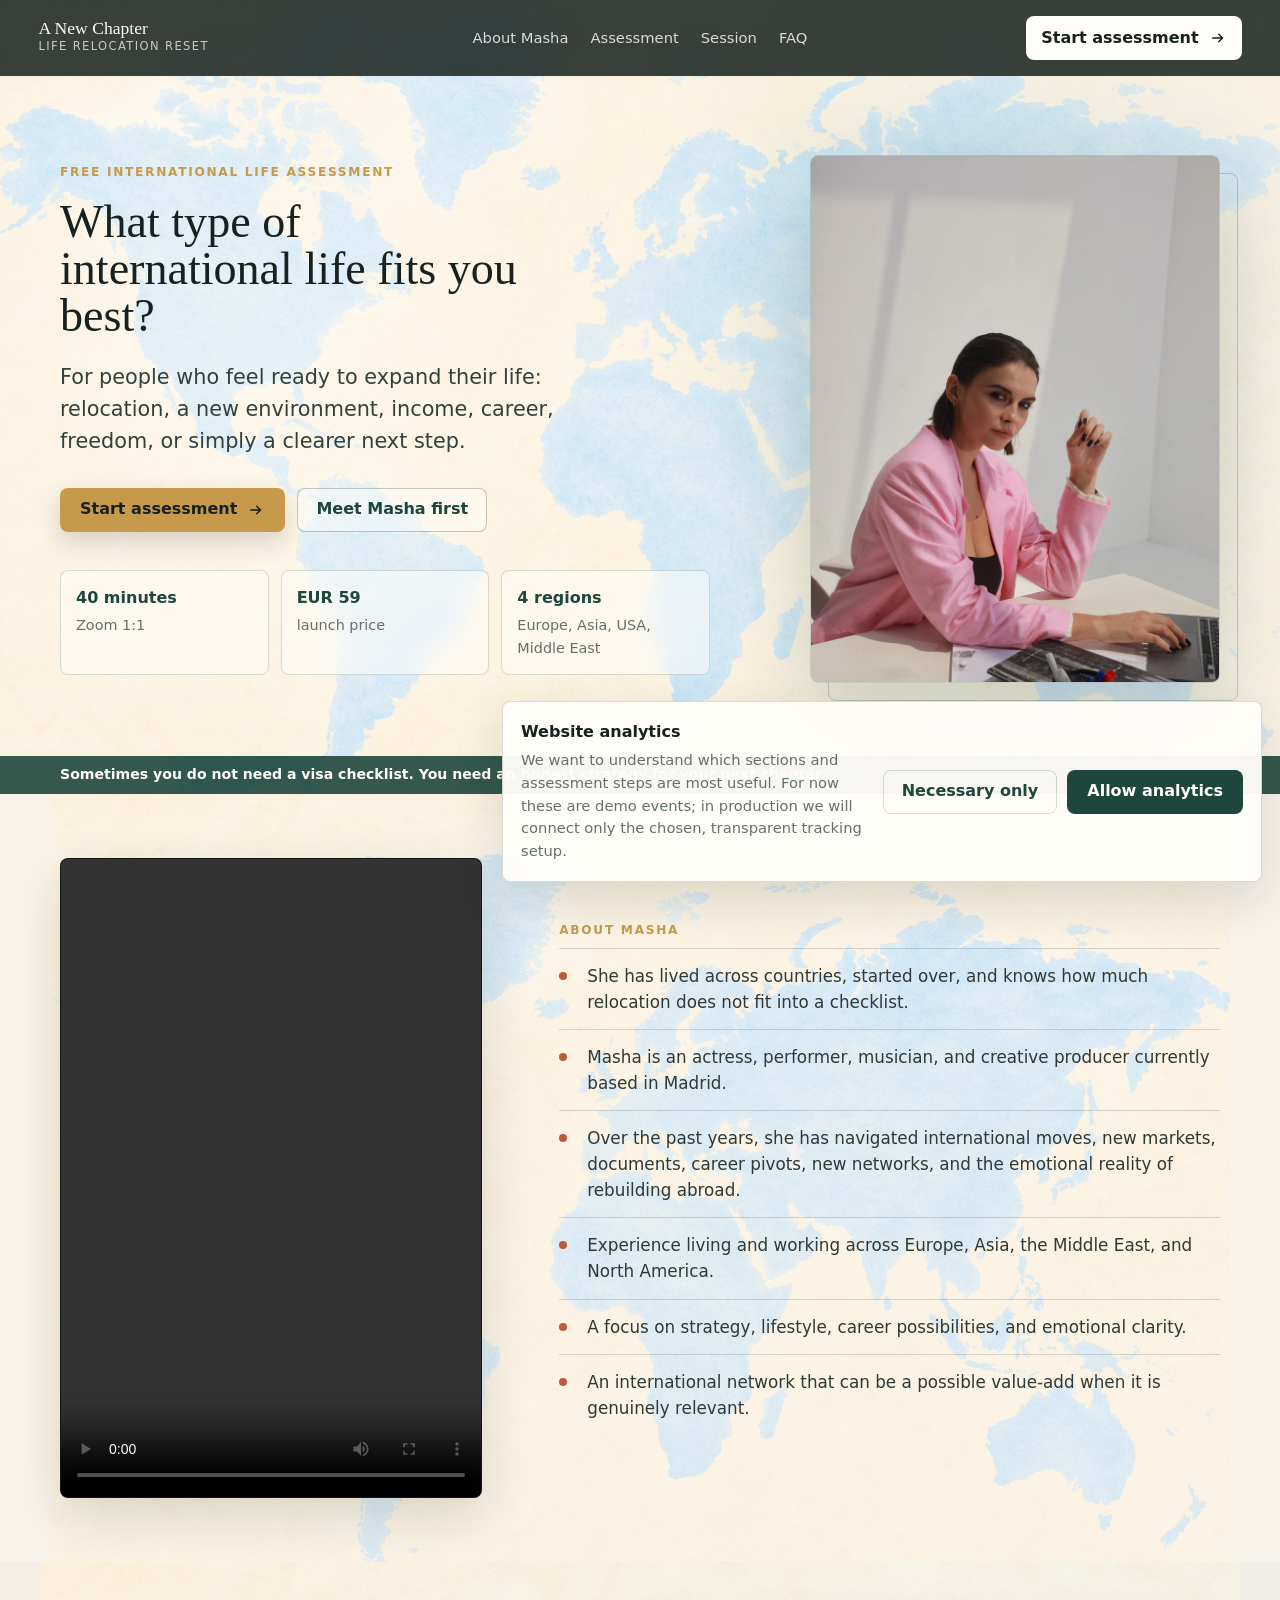
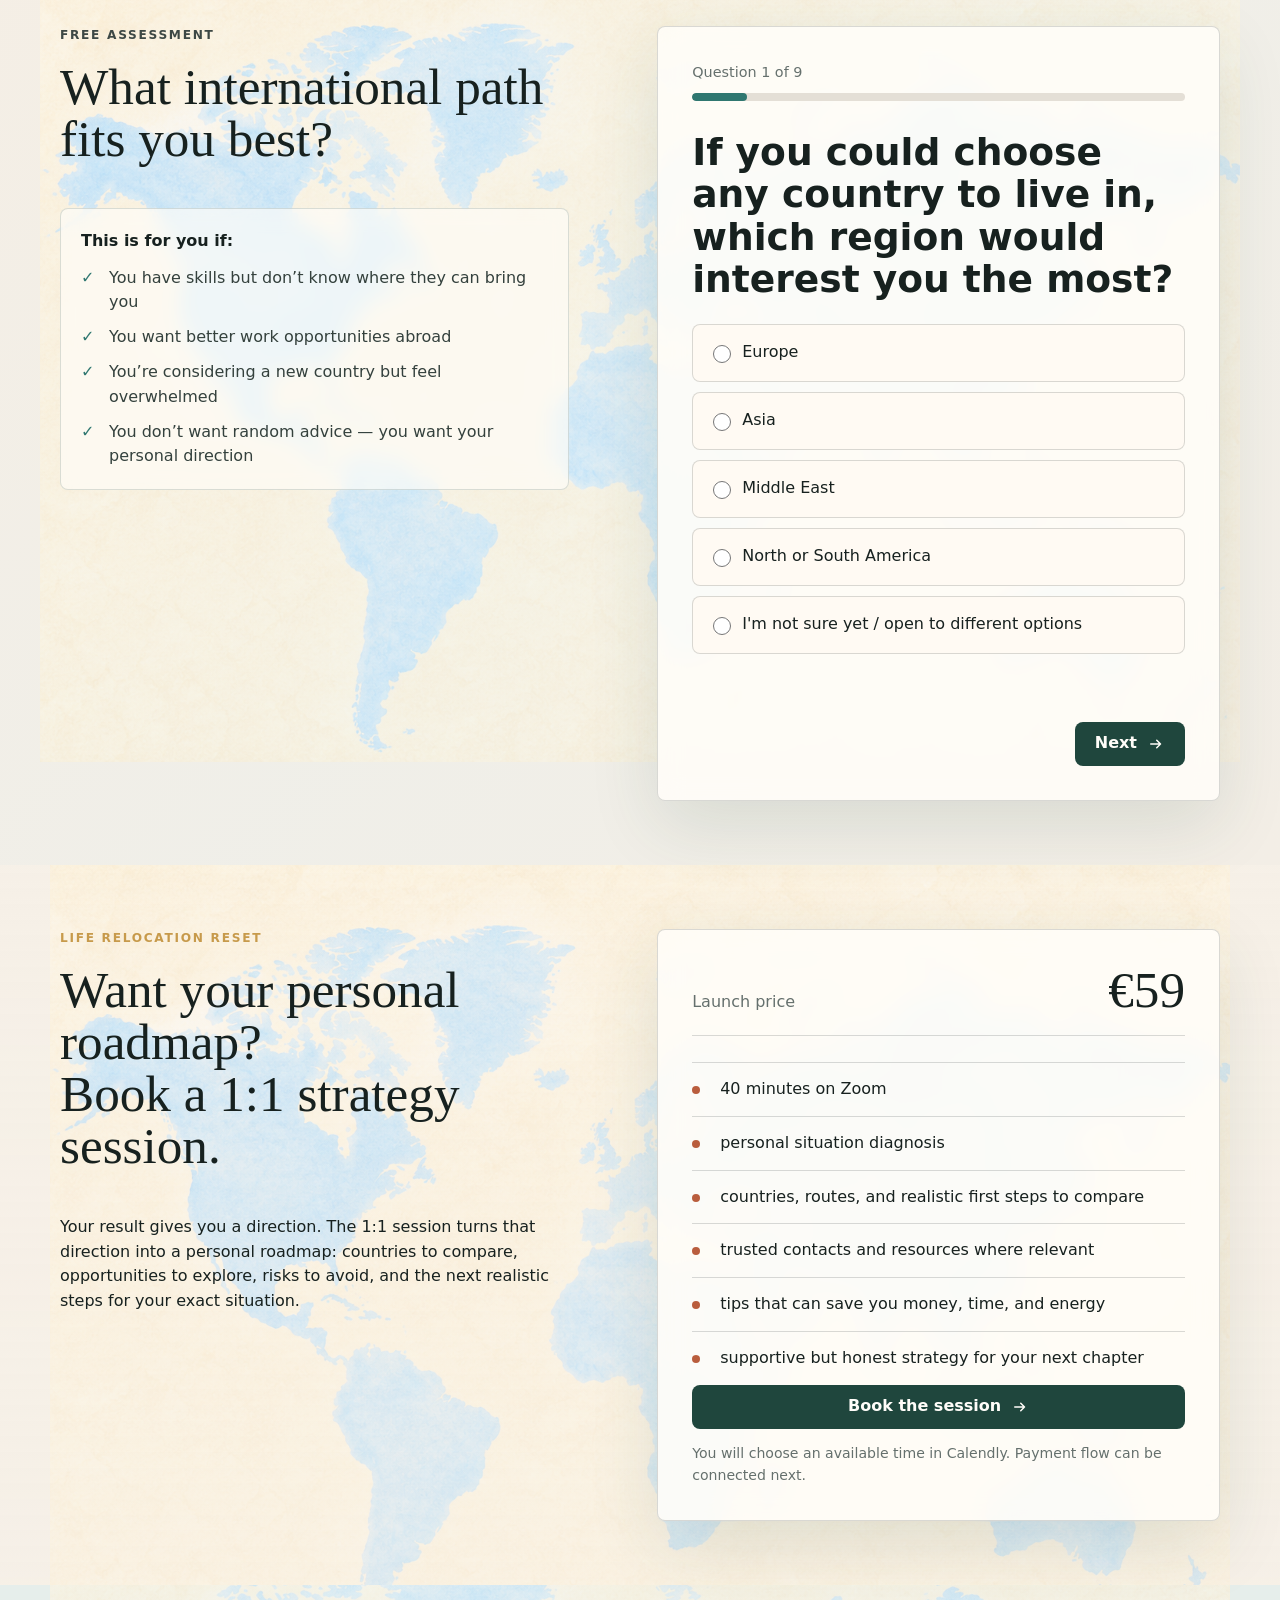
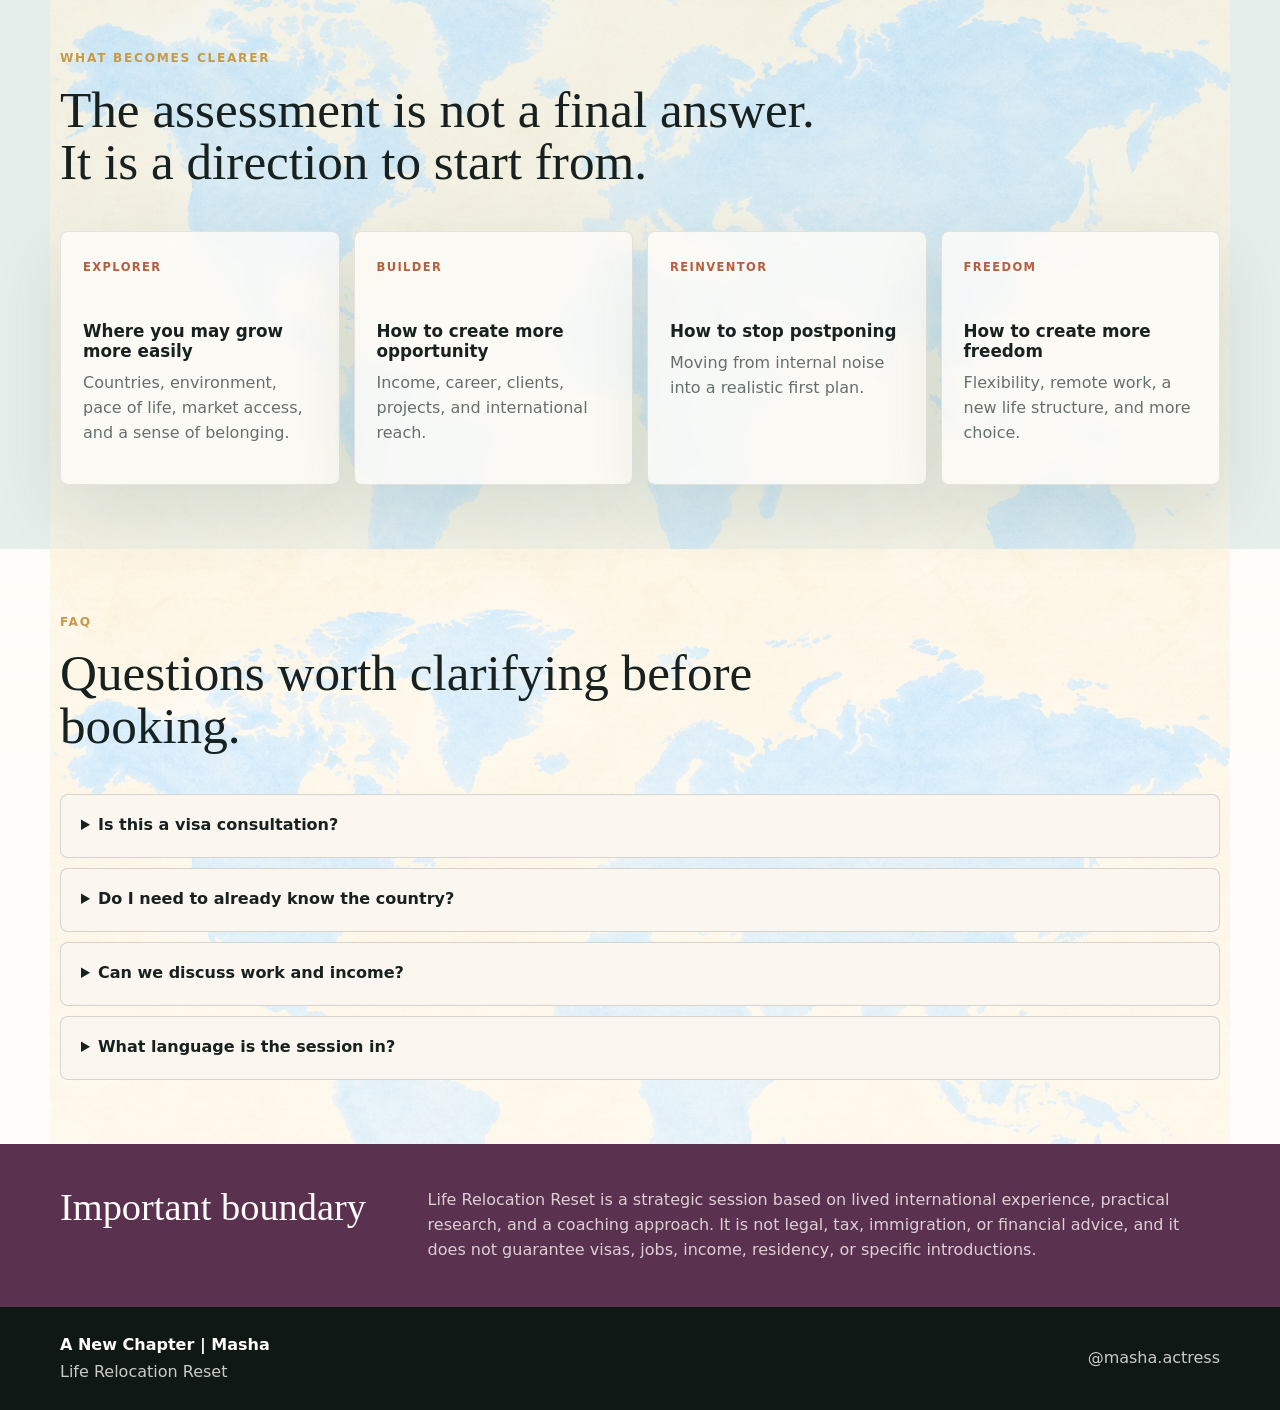
==== 04-website/site/index.html @ b7ad1243 "Initial Life Relocation Reset website" ====
<!doctype html>
<html lang="en">
  <head>
    <meta charset="utf-8">
    <meta name="viewport" content="width=device-width, initial-scale=1">
    <title>Life Relocation Reset | A New Chapter With Masha</title>
    <meta
      name="description"
      content="A strategic 1:1 session for people considering relocation, international opportunities, and a more aligned next chapter."
    >
    <link rel="icon" href="assets/favicon.svg" type="image/svg+xml">
    <link rel="stylesheet" href="assets/css/styles.css">
  </head>
  <body>
    <header class="site-header" data-track-section="header">
      <a class="brand-mark" href="#quiz-start" aria-label="Life Relocation Reset">
        <span class="brand-mark__title">A New Chapter</span>
        <span class="brand-mark__sub">Life Relocation Reset</span>
      </a>
      <nav class="main-nav" aria-label="Main navigation">
        <a href="#about">About Masha</a>
        <a href="#quiz">Assessment</a>
        <a href="#session">Session</a>
        <a href="#faq">FAQ</a>
      </nav>
      <a class="icon-button" href="#quiz-start" data-event="header_cta">
        <span>Start assessment</span>
        <svg aria-hidden="true" viewBox="0 0 24 24">
          <path d="M5 12h13m-5-5 5 5-5 5" />
        </svg>
      </a>
    </header>

    <main id="top">
      <section class="hero" data-track-section="hero">
        <div class="hero__shade"></div>
        <div class="hero__inner">
          <div class="hero__content">
            <p class="eyebrow">Free international life assessment</p>
            <h1>What type of international life fits you best?</h1>
            <p class="hero__lead">
              For people who feel ready to expand their life: relocation, a new environment,
              income, career, freedom, or simply a clearer next step.
            </p>
            <div class="hero__actions">
              <a class="primary-button" href="#quiz-start" data-event="hero_quiz_click">
                <span>Start assessment</span>
                <svg aria-hidden="true" viewBox="0 0 24 24">
                  <path d="M5 12h13m-5-5 5 5-5 5" />
                </svg>
              </a>
              <a class="secondary-button" href="#about" data-event="hero_about_click">Meet Masha first</a>
            </div>
            <dl class="hero__proof" aria-label="Session format summary">
              <div>
                <dt>40 minutes</dt>
                <dd>Zoom 1:1</dd>
              </div>
              <div>
                <dt>EUR 59</dt>
                <dd>launch price</dd>
              </div>
              <div>
                <dt>4 regions</dt>
                <dd>Europe, Asia, USA, Middle East</dd>
              </div>
            </dl>
          </div>
          <figure class="hero__portrait">
            <img src="assets/images/hero-masha.webp" alt="Masha working at a desk">
          </figure>
        </div>
      </section>

      <section class="intro-band" aria-label="Core idea">
        <div class="section-inner intro-band__content">
          <h2>Sometimes you do not need a visa checklist. You need an honest strategy for your next chapter.</h2>
        </div>
      </section>

      <section id="about" class="about section-block" data-track-section="about">
        <div class="section-inner about-layout">
          <div class="about-media">
            <figure class="about-video">
              <video controls preload="metadata" playsinline>
                <source src="assets/video/about-masha.mp4" type="video/mp4">
                Your browser does not support this video.
              </video>
            </figure>
          </div>
          <div class="about__body">
            <p class="section-kicker">about Masha</p>
            <ul class="signal-list">
              <li>She has lived across countries, started over, and knows how much relocation does not fit into a checklist.</li>
              <li>Masha is an actress, performer, musician, and creative producer currently based in Madrid.</li>
              <li>Over the past years, she has navigated international moves, new markets, documents, career pivots, new networks, and the emotional reality of rebuilding abroad.</li>
              <li>Experience living and working across Europe, Asia, the Middle East, and North America.</li>
              <li>A focus on strategy, lifestyle, career possibilities, and emotional clarity.</li>
              <li>An international network that can be a possible value-add when it is genuinely relevant.</li>
            </ul>
          </div>
        </div>
      </section>

      <section id="quiz" class="quiz-section section-block" data-track-section="quiz">
        <div class="section-inner quiz-layout">
          <aside class="quiz-copy">
            <p class="section-kicker">free assessment</p>
            <h2>What international path fits you best?</h2>
            <div class="fit-list" aria-label="Who this assessment is for">
              <p>This is for you if:</p>
              <ul>
                <li>You have skills but don&rsquo;t know where they can bring you</li>
                <li>You want better work opportunities abroad</li>
                <li>You&rsquo;re considering a new country but feel overwhelmed</li>
                <li>You don&rsquo;t want random advice &mdash; you want your personal direction</li>
              </ul>
            </div>
          </aside>

          <div id="quiz-start" class="quiz-panel" aria-live="polite">
            <div class="quiz-progress">
              <span id="quizStepLabel">Question 1 of 9</span>
              <div class="progress-track" aria-hidden="true">
                <span id="quizProgressBar"></span>
              </div>
            </div>

            <form id="relocationQuiz" novalidate>
              <div id="quizStage"></div>
              <div class="quiz-actions">
                <button class="text-button" type="button" id="prevQuestion">Back</button>
                <button class="primary-button primary-button--dark" type="button" id="nextQuestion">
                  <span>Next</span>
                  <svg aria-hidden="true" viewBox="0 0 24 24">
                    <path d="M5 12h13m-5-5 5 5-5 5" />
                  </svg>
                </button>
              </div>
            </form>
          </div>
        </div>
      </section>

      <section id="session" class="session-section section-block" data-track-section="session">
        <div class="section-inner session-layout">
          <div>
            <p class="section-kicker">Life Relocation Reset</p>
            <h2>Want your personal roadmap?<br>Book a 1:1 strategy session.</h2>
            <p>
              Your result gives you a direction. The 1:1 session turns that direction into
              a personal roadmap: countries to compare, opportunities to explore, risks to avoid,
              and the next realistic steps for your exact situation.
            </p>
          </div>
          <div class="session-panel">
            <div class="price-row">
              <span>Launch price</span>
              <strong>€59</strong>
            </div>
            <ul class="session-list">
              <li>40 minutes on Zoom</li>
              <li>personal situation diagnosis</li>
              <li>countries, routes, and realistic first steps to compare</li>
              <li>trusted contacts and resources where relevant</li>
              <li>tips that can save you money, time, and energy</li>
              <li>supportive but honest strategy for your next chapter</li>
            </ul>
            <a
              class="primary-button primary-button--full"
              href="https://calendly.com/masha98-projects/30min?utm_source=ig&utm_medium=social&utm_content=link_in_bio&fbclid=PAZnRzaAS15MNleHRuA2FlbQIxMQBzcnRjBmFwcF9pZA8xMjQwMjQ1NzQyODc0MTQAAadG59RKdH_R_DqHpcR2HPF7r8KutiOe9lAtNAxC4Ox7LUBy1JqLaAp08hULcw_aem_LAvLGpvcZfNCh_g_yBskIg&utm_id=97760_v0_s00_e0_tv3&month=2026-07"
              target="_blank"
              rel="noreferrer"
              data-event="booking_calendly_click"
            >
              <span>Book the session</span>
              <svg aria-hidden="true" viewBox="0 0 24 24">
                <path d="M5 12h13m-5-5 5 5-5 5" />
              </svg>
            </a>
            <p class="microcopy">
              You will choose an available time in Calendly. Payment flow can be connected next.
            </p>
          </div>
        </div>
      </section>

      <section class="pathways section-block" aria-label="What the assessment can clarify">
        <div class="section-inner">
          <div class="section-heading">
            <p class="section-kicker">what becomes clearer</p>
            <h2>The assessment is not a final answer. It is a direction to start from.</h2>
          </div>
          <div class="pathway-grid">
            <article class="path-card">
              <span class="path-card__tag">Explorer</span>
              <h3>Where you may grow more easily</h3>
              <p>Countries, environment, pace of life, market access, and a sense of belonging.</p>
            </article>
            <article class="path-card">
              <span class="path-card__tag">Builder</span>
              <h3>How to create more opportunity</h3>
              <p>Income, career, clients, projects, and international reach.</p>
            </article>
            <article class="path-card">
              <span class="path-card__tag">Reinventor</span>
              <h3>How to stop postponing</h3>
              <p>Moving from internal noise into a realistic first plan.</p>
            </article>
            <article class="path-card">
              <span class="path-card__tag">Freedom</span>
              <h3>How to create more freedom</h3>
              <p>Flexibility, remote work, a new life structure, and more choice.</p>
            </article>
          </div>
        </div>
      </section>

      <section id="faq" class="faq section-block" data-track-section="faq">
        <div class="section-inner">
          <div class="section-heading">
            <p class="section-kicker">FAQ</p>
            <h2>Questions worth clarifying before booking.</h2>
          </div>
          <div class="faq-list">
            <details>
              <summary>Is this a visa consultation?</summary>
              <p>
                No. This is a strategic coaching session and personal direction diagnosis.
                It does not replace a lawyer, tax adviser, immigration specialist,
                or financial professional. Where relevant, Masha can help you identify
                trusted specialists and contacts who can support those specific questions.
              </p>
            </details>
            <details>
              <summary>Do I need to already know the country?</summary>
              <p>
                No. Often the session is useful precisely because you need to understand
                what matters most: country, market, income, environment, freedom,
                relationships, career, or a new life structure.
              </p>
            </details>
            <details>
              <summary>Can we discuss work and income?</summary>
              <p>
                Yes, at a strategic level: which markets, work formats, skills, networks,
                and first steps may fit your situation.
              </p>
            </details>
            <details>
              <summary>What language is the session in?</summary>
              <p>
                English and Russian.
              </p>
            </details>
          </div>
        </div>
      </section>

      <section class="legal-band" data-track-section="legal">
        <div class="section-inner legal-band__content">
          <h2>Important boundary</h2>
          <p>
            Life Relocation Reset is a strategic session based on lived international
            experience, practical research, and a coaching approach. It is not legal,
            tax, immigration, or financial advice, and it does not guarantee visas,
            jobs, income, residency, or specific introductions.
          </p>
        </div>
      </section>
    </main>

    <footer class="site-footer">
      <div class="section-inner footer-grid">
        <div>
          <strong>A New Chapter | Masha</strong>
          <p>Life Relocation Reset</p>
        </div>
        <a href="https://www.instagram.com/masha.actress" target="_blank" rel="noreferrer" data-event="footer_instagram_click">
          @masha.actress
        </a>
      </div>
    </footer>

    <div class="consent-banner" id="consentBanner" hidden>
      <div>
        <strong>Website analytics</strong>
        <p>
          We want to understand which sections and assessment steps are most useful.
          For now these are demo events; in production we will connect only the chosen,
          transparent tracking setup.
        </p>
      </div>
      <div class="consent-actions">
        <button class="secondary-button secondary-button--plain" type="button" id="declineAnalytics">
          Necessary only
        </button>
        <button class="primary-button primary-button--dark" type="button" id="acceptAnalytics">
          Allow analytics
        </button>
      </div>
    </div>

    <script src="assets/js/quiz-data.js"></script>
    <script src="assets/js/app.js"></script>
  </body>
</html>
---- 04-website/site/assets/css/styles.css ----
:root {
  --ink: #17211f;
  --deep-green: #1f463d;
  --teal: #2f7770;
  --plum: #5a314f;
  --clay: #b95d3d;
  --gold: #c79a4b;
  --paper: #f6f0e7;
  --map-paper: #f8f3eb;
  --mist: #e6eeeb;
  --white: #fffdf9;
  --muted: #65706d;
  --border: rgba(23, 33, 31, 0.16);
  --shadow: 0 18px 50px rgba(23, 33, 31, 0.14);
  --soft-shadow: 0 24px 70px rgba(31, 70, 61, 0.12);
  --radius: 8px;
  --max: 1160px;
}

* {
  box-sizing: border-box;
}

html {
  scroll-behavior: smooth;
}

body {
  margin: 0;
  background:
    linear-gradient(rgba(246, 240, 231, 0.42), rgba(246, 240, 231, 0.58)),
    url("../images/world-map-canva-blue.png") top center / min(960px, 150vw) auto repeat-y,
    var(--paper);
  color: var(--ink);
  font-family: Inter, ui-sans-serif, system-ui, -apple-system, BlinkMacSystemFont, "Segoe UI", sans-serif;
  line-height: 1.55;
}

body.quiz-open {
  background:
    linear-gradient(rgba(246, 240, 231, 0.42), rgba(246, 240, 231, 0.58)),
    url("../images/world-map-canva-blue.png") top center / min(960px, 150vw) auto repeat-y,
    var(--paper);
}

a {
  color: inherit;
  text-decoration: none;
}

button,
input {
  font: inherit;
}

svg {
  width: 18px;
  height: 18px;
  fill: none;
  stroke: currentColor;
  stroke-linecap: round;
  stroke-linejoin: round;
  stroke-width: 2;
}

.site-header {
  position: fixed;
  inset: 0 0 auto;
  z-index: 20;
  display: grid;
  grid-template-columns: minmax(190px, 1fr) auto minmax(150px, 1fr);
  align-items: center;
  gap: 22px;
  padding: 16px clamp(18px, 3vw, 42px);
  color: var(--white);
  background: rgba(18, 27, 25, 0.83);
  backdrop-filter: blur(14px);
}

section[id] {
  scroll-margin-top: 82px;
}

#quiz-start {
  scroll-margin-top: 92px;
}

.brand-mark {
  display: inline-flex;
  flex-direction: column;
  width: max-content;
}

.brand-mark__title {
  font-family: Georgia, "Times New Roman", serif;
  font-size: 1.1rem;
  line-height: 1;
}

.brand-mark__sub {
  color: rgba(255, 253, 249, 0.72);
  font-size: 0.72rem;
  letter-spacing: 0.12em;
  text-transform: uppercase;
}

.main-nav {
  display: flex;
  align-items: center;
  gap: 22px;
  color: rgba(255, 253, 249, 0.82);
  font-size: 0.92rem;
}

.main-nav a:hover,
.site-footer a:hover {
  color: var(--gold);
}

.icon-button,
.primary-button,
.secondary-button,
.text-button {
  min-height: 44px;
  border: 0;
  cursor: pointer;
  display: inline-flex;
  align-items: center;
  justify-content: center;
  gap: 10px;
  border-radius: var(--radius);
  font-weight: 700;
  white-space: nowrap;
}

.icon-button {
  justify-self: end;
  padding: 0 15px;
  color: var(--ink);
  background: var(--white);
}

.primary-button {
  padding: 0 20px;
  color: var(--ink);
  background: var(--gold);
  box-shadow: 0 10px 26px rgba(0, 0, 0, 0.15);
}

.primary-button:hover,
.icon-button:hover {
  transform: translateY(-1px);
}

.primary-button--dark {
  color: var(--white);
  background: var(--deep-green);
  box-shadow: none;
}

.primary-button--full {
  width: 100%;
  color: var(--white);
  background: var(--deep-green);
  box-shadow: none;
}

.secondary-button {
  min-width: 148px;
  padding: 0 18px;
  color: var(--white);
  background: rgba(255, 253, 249, 0.14);
  border: 1px solid rgba(255, 253, 249, 0.35);
}

.secondary-button--plain {
  color: var(--deep-green);
  background: transparent;
  border: 1px solid var(--border);
}

.hero .secondary-button {
  color: var(--deep-green);
  background: rgba(255, 253, 249, 0.42);
  border-color: rgba(31, 70, 61, 0.28);
}

.text-button {
  min-width: 96px;
  color: var(--muted);
  background: transparent;
}

.hero {
  position: relative;
  min-height: 84vh;
  display: flex;
  align-items: center;
  overflow: hidden;
  color: var(--ink);
  background:
    linear-gradient(90deg, rgba(248, 243, 235, 0.38) 0%, rgba(248, 243, 235, 0.24) 48%, rgba(248, 243, 235, 0.5) 100%),
    url("../images/world-map-canva-blue.png") center / min(1320px, 128vw) auto no-repeat,
    #f6f0e7;
  background-blend-mode: normal, normal, normal;
}

.hero__shade {
  position: absolute;
  inset: 0;
  background:
    radial-gradient(circle at 22% 48%, rgba(255, 253, 249, 0.44), transparent 38%),
    radial-gradient(circle at 78% 38%, rgba(47, 119, 112, 0.08), transparent 34%);
  pointer-events: none;
}

.hero__inner {
  position: relative;
  display: grid;
  grid-template-columns: minmax(0, 1fr) minmax(320px, 0.62fr);
  gap: clamp(34px, 6vw, 76px);
  align-items: center;
  width: min(var(--max), calc(100% - 72px));
  margin: 0 auto;
  padding-top: 82px;
}

.hero__content {
  position: relative;
  width: 100%;
}

.hero__portrait {
  position: relative;
  justify-self: end;
  width: min(410px, 100%);
  margin: 0;
}

.hero__portrait::before {
  content: "";
  position: absolute;
  inset: 18px -18px -18px 18px;
  border: 1px solid rgba(31, 70, 61, 0.22);
  border-radius: var(--radius);
}

.hero__portrait img {
  position: relative;
  display: block;
  width: 100%;
  aspect-ratio: 4 / 5.15;
  object-fit: cover;
  object-position: center top;
  border: 1px solid rgba(31, 70, 61, 0.22);
  border-radius: var(--radius);
  box-shadow: 0 30px 90px rgba(31, 70, 61, 0.23);
}

.eyebrow,
.section-kicker {
  margin: 0 0 16px;
  color: var(--gold);
  font-size: 0.76rem;
  font-weight: 800;
  letter-spacing: 0.14em;
  text-transform: uppercase;
}

h1,
h2,
h3,
p {
  margin-top: 0;
}

h1,
h2 {
  font-family: Georgia, "Times New Roman", serif;
  font-weight: 500;
  line-height: 1.02;
}

h1 {
  max-width: 21ch;
  margin-bottom: 22px;
  font-size: clamp(2.55rem, 3.6vw, 3.65rem);
}

h2 {
  font-size: clamp(2rem, 4vw, 4rem);
}

h3 {
  margin-bottom: 10px;
  font-size: 1.05rem;
  line-height: 1.2;
}

.hero__lead {
  max-width: 590px;
  color: #33403c;
  font-size: clamp(1.05rem, 2vw, 1.3rem);
}

.hero__actions {
  display: flex;
  flex-wrap: wrap;
  gap: 12px;
  margin: 30px 0 38px;
}

.hero__proof {
  display: grid;
  grid-template-columns: repeat(3, minmax(0, 1fr));
  gap: 12px;
  width: min(650px, 100%);
  margin: 0;
}

.hero__proof div {
  min-height: 88px;
  padding: 15px;
  border: 1px solid rgba(31, 70, 61, 0.17);
  border-radius: var(--radius);
  background: rgba(255, 253, 249, 0.52);
  backdrop-filter: blur(12px);
}

.hero__proof dt {
  color: var(--deep-green);
  font-weight: 800;
}

.hero__proof dd {
  margin: 4px 0 0;
  color: var(--muted);
  font-size: 0.9rem;
}

.section-inner {
  width: min(var(--max), calc(100% - 36px));
  margin: 0 auto;
}

.section-block {
  padding: clamp(36px, 5vw, 64px) 0;
}

.intro-band {
  padding: 2px 0;
  background:
    linear-gradient(rgba(31, 70, 61, 0.9), rgba(31, 70, 61, 0.9)),
    url("../images/world-map-canva-blue.png") center / cover;
  color: var(--white);
}

.intro-band__content {
  display: flex;
  align-items: center;
  min-height: 34px;
}

.intro-band h2 {
  margin-bottom: 0;
  max-width: none;
  font-family: Inter, ui-sans-serif, system-ui, -apple-system, BlinkMacSystemFont, "Segoe UI", sans-serif;
  font-size: clamp(0.88rem, 1.08vw, 1rem);
  font-weight: 700;
  line-height: 1.22;
}

.two-column,
.session-layout,
.quiz-layout {
  display: grid;
  grid-template-columns: minmax(0, 0.95fr) minmax(0, 1.05fr);
  gap: clamp(36px, 7vw, 88px);
  align-items: start;
}

.about {
  background:
    linear-gradient(rgba(248, 243, 235, 0.34), rgba(248, 243, 235, 0.5)),
    url("../images/world-map-canva-blue.png") center top / min(1180px, 146vw) auto no-repeat,
    var(--map-paper);
  background-blend-mode: normal, normal, normal;
}

.about-layout {
  display: grid;
  grid-template-columns: minmax(260px, 0.78fr) minmax(0, 1.22fr);
  gap: clamp(34px, 6vw, 80px);
  align-items: center;
}

.about-media {
  width: min(430px, 100%);
}

.about-video {
  margin: 0;
}

.about-video video {
  display: block;
  width: 100%;
  max-height: 640px;
  aspect-ratio: 9 / 16;
  object-fit: cover;
  object-position: center top;
  border: 1px solid rgba(23, 33, 31, 0.28);
  border-radius: var(--radius);
  background: #101816;
  box-shadow: var(--shadow);
}

.about__body {
  color: #2f3936;
  font-size: 1.05rem;
}

.about__body .section-kicker {
  margin-bottom: 8px;
}

.about__body .signal-list {
  margin-top: 0;
}

.signal-list,
.session-list {
  margin: 26px 0 0;
  padding: 0;
  list-style: none;
}

.signal-list li,
.session-list li {
  position: relative;
  padding: 14px 0 14px 28px;
  border-top: 1px solid var(--border);
}

.signal-list li::before,
.session-list li::before {
  content: "";
  position: absolute;
  top: 23px;
  left: 0;
  width: 8px;
  height: 8px;
  border-radius: 50%;
  background: var(--clay);
}

.pathways {
  background:
    linear-gradient(rgba(230, 238, 235, 0.38), rgba(230, 238, 235, 0.56)),
    url("../images/world-map-canva-blue.png") center / min(1180px, 150vw) auto no-repeat,
    var(--mist);
  background-blend-mode: normal, normal, normal;
}

.section-heading {
  max-width: 760px;
  margin-bottom: 34px;
}

.pathway-grid {
  display: grid;
  grid-template-columns: repeat(4, minmax(0, 1fr));
  gap: 14px;
}

.path-card {
  min-height: 220px;
  padding: 22px;
  border: 1px solid rgba(23, 33, 31, 0.1);
  border-radius: var(--radius);
  background: rgba(255, 253, 249, 0.78);
  box-shadow: var(--soft-shadow);
  backdrop-filter: blur(10px);
}

.path-card__tag {
  display: inline-flex;
  margin-bottom: 44px;
  color: var(--clay);
  font-size: 0.72rem;
  font-weight: 900;
  letter-spacing: 0.12em;
  text-transform: uppercase;
}

.path-card p {
  color: var(--muted);
}

.quiz-section {
  background:
    linear-gradient(135deg, rgba(246, 239, 229, 0.28), rgba(232, 240, 239, 0.36) 52%, rgba(242, 238, 231, 0.48)),
    url("../images/world-map-canva-blue.png") center top / min(1200px, 152vw) auto no-repeat,
    #f4eee5;
  background-blend-mode: normal, normal, normal;
}

.quiz-copy {
  position: sticky;
  top: 110px;
}

.quiz-copy p {
  color: #3d4845;
}

.fit-list {
  margin-top: 20px;
  padding: 20px;
  border: 1px solid rgba(31, 70, 61, 0.16);
  border-radius: var(--radius);
  background: rgba(255, 253, 249, 0.64);
  backdrop-filter: blur(10px);
}

.fit-list p {
  margin-bottom: 12px;
  color: var(--ink);
  font-weight: 800;
}

.fit-list ul {
  display: grid;
  gap: 10px;
  margin: 0;
  padding: 0;
  list-style: none;
}

.fit-list li {
  position: relative;
  padding-left: 28px;
  color: #34413d;
}

.fit-list li::before {
  content: "✓";
  position: absolute;
  top: 0;
  left: 0;
  color: var(--teal);
  font-weight: 900;
}

.privacy-note {
  margin-top: 24px;
  padding: 18px;
  color: #4c5552;
  border-left: 4px solid var(--teal);
  background: rgba(255, 253, 249, 0.58);
}

.quiz-panel,
.session-panel {
  border: 1px solid var(--border);
  border-radius: var(--radius);
  background: rgba(255, 253, 249, 0.88);
  box-shadow: var(--soft-shadow);
  backdrop-filter: blur(12px);
}

.quiz-panel {
  min-height: 560px;
  padding: clamp(20px, 4vw, 34px);
}

.quiz-panel--result {
  min-height: auto;
}

.quiz-panel--result .quiz-progress,
.quiz-panel--result .quiz-actions {
  display: none;
}

.quiz-progress {
  display: grid;
  gap: 10px;
  margin-bottom: 30px;
  color: var(--muted);
  font-size: 0.9rem;
}

.progress-track {
  height: 8px;
  overflow: hidden;
  border-radius: 999px;
  background: #e4dfd6;
}

.progress-track span {
  display: block;
  width: 0;
  height: 100%;
  border-radius: inherit;
  background: var(--teal);
  transition: width 180ms ease;
}

.question-title {
  margin-bottom: 24px;
  font-size: clamp(1.45rem, 3vw, 2.35rem);
  line-height: 1.12;
}

.option-list {
  display: grid;
  gap: 10px;
}

.option-card {
  display: grid;
  grid-template-columns: 22px 1fr;
  gap: 12px;
  align-items: center;
  min-height: 58px;
  padding: 15px;
  border: 1px solid var(--border);
  border-radius: var(--radius);
  cursor: pointer;
  background: #fffaf3;
}

.option-card:hover,
.option-card:has(input:checked) {
  border-color: var(--teal);
  background: #eef7f5;
}

.option-card input {
  width: 18px;
  height: 18px;
  accent-color: var(--teal);
}

.text-field {
  width: 100%;
  min-height: 54px;
  padding: 0 15px;
  color: var(--ink);
  border: 1px solid var(--border);
  border-radius: var(--radius);
  background: #fffaf3;
}

.text-field:focus {
  outline: 3px solid rgba(47, 119, 112, 0.18);
  border-color: var(--teal);
}

.field-help {
  margin-top: 12px;
  color: var(--muted);
  font-size: 0.94rem;
}

.quiz-error {
  min-height: 24px;
  margin: 16px 0 0;
  color: #9f352d;
  font-weight: 700;
}

.quiz-actions {
  display: flex;
  justify-content: space-between;
  gap: 16px;
  margin-top: 28px;
}

.result-intro {
  margin-bottom: 22px;
}

.result-inline-title {
  margin-bottom: 10px;
}

.result-inline-summary {
  color: #3d4845;
  font-size: 1.02rem;
}

.result-card-grid {
  display: grid;
  gap: 12px;
}

.result-card {
  padding: 18px;
  border: 1px solid rgba(23, 33, 31, 0.11);
  border-radius: var(--radius);
  background: #fffaf3;
}

.result-card h3 {
  margin-bottom: 8px;
  color: var(--deep-green);
  font-size: 0.92rem;
  letter-spacing: 0.08em;
  text-transform: uppercase;
}

.result-card p {
  margin: 0;
}

.session-section {
  background:
    linear-gradient(rgba(246, 240, 231, 0.32), rgba(246, 240, 231, 0.5)),
    url("../images/world-map-canva-blue.png") center top / min(1180px, 150vw) auto no-repeat,
    var(--paper);
  background-blend-mode: normal, normal, normal;
}

.session-panel {
  padding: clamp(22px, 4vw, 34px);
}

.price-row {
  display: flex;
  align-items: end;
  justify-content: space-between;
  gap: 18px;
  padding-bottom: 20px;
  border-bottom: 1px solid var(--border);
}

.price-row span {
  color: var(--muted);
}

.price-row strong {
  font-family: Georgia, "Times New Roman", serif;
  font-size: 3.2rem;
  font-weight: 500;
  line-height: 1;
}

.microcopy {
  margin: 14px 0 0;
  color: var(--muted);
  font-size: 0.88rem;
}

.faq {
  background:
    linear-gradient(rgba(255, 253, 249, 0.34), rgba(255, 253, 249, 0.56)),
    url("../images/world-map-canva-blue.png") center top / min(1180px, 150vw) auto no-repeat,
    var(--white);
  background-blend-mode: normal, normal, normal;
}

.faq-list {
  display: grid;
  gap: 10px;
}

details {
  border: 1px solid var(--border);
  border-radius: var(--radius);
  background: #fbf7f0;
}

summary {
  min-height: 62px;
  padding: 18px 20px;
  cursor: pointer;
  font-weight: 800;
}

details p {
  margin: 0;
  padding: 0 20px 20px;
  color: var(--muted);
}

.legal-band {
  padding: 44px 0;
  color: var(--white);
  background: var(--plum);
}

.legal-band__content {
  display: grid;
  grid-template-columns: 0.6fr 1.4fr;
  gap: 28px;
  align-items: start;
}

.legal-band h2 {
  margin: 0;
  font-size: clamp(1.5rem, 3vw, 2.6rem);
}

.legal-band p {
  margin: 0;
  color: rgba(255, 253, 249, 0.78);
}

.site-footer {
  padding: 26px 0;
  color: rgba(255, 253, 249, 0.78);
  background: #101816;
}

.footer-grid {
  display: flex;
  align-items: center;
  justify-content: space-between;
  gap: 20px;
}

.footer-grid strong {
  color: var(--white);
}

.footer-grid p {
  margin: 2px 0 0;
}

.consent-banner {
  position: fixed;
  right: 18px;
  bottom: 18px;
  z-index: 40;
  display: grid;
  grid-template-columns: minmax(0, 1fr) auto;
  gap: 20px;
  align-items: center;
  width: min(760px, calc(100% - 36px));
  padding: 18px;
  border: 1px solid var(--border);
  border-radius: var(--radius);
  background: rgba(255, 253, 249, 0.96);
  box-shadow: var(--shadow);
}

.consent-banner[hidden] {
  display: none;
}

.consent-banner strong {
  display: block;
  margin-bottom: 4px;
}

.consent-banner p {
  margin: 0;
  color: var(--muted);
  font-size: 0.92rem;
}

.consent-actions {
  display: flex;
  gap: 10px;
}

@media (max-width: 940px) {
  .site-header {
    grid-template-columns: 1fr auto;
  }

  .main-nav {
    display: none;
  }

  .about-layout,
  .two-column,
  .session-layout,
  .quiz-layout,
  .consent-banner,
  .legal-band__content {
    grid-template-columns: 1fr;
  }

  .quiz-copy {
    position: static;
  }

  .pathway-grid {
    grid-template-columns: repeat(2, minmax(0, 1fr));
  }
}

@media (max-width: 640px) {
  body {
    background:
      linear-gradient(rgba(246, 240, 231, 0.34), rgba(246, 240, 231, 0.54)),
      url("../images/world-map-canva-blue.png") top center / 135% auto repeat-y,
      var(--paper);
  }

  body.quiz-open {
    background:
      linear-gradient(rgba(246, 240, 231, 0.34), rgba(246, 240, 231, 0.54)),
      url("../images/world-map-canva-blue.png") top center / 135% auto repeat-y,
      var(--paper);
  }

  .site-header {
    padding: 12px 14px;
  }

  .brand-mark__sub {
    display: none;
  }

  .icon-button {
    min-width: 44px;
    width: 44px;
    padding: 0;
  }

  .icon-button span {
    position: absolute;
    width: 1px;
    height: 1px;
    overflow: hidden;
    clip: rect(0 0 0 0);
  }

  .hero {
    background:
      linear-gradient(rgba(248, 243, 235, 0.18), rgba(248, 243, 235, 0.5)),
      url("../images/world-map-canva-blue.png") center top / 165% auto no-repeat,
      var(--map-paper);
    min-height: auto;
    align-items: center;
    padding: 78px 0 34px;
    color: var(--ink);
  }

  .hero__inner {
    grid-template-columns: 1fr;
    gap: 18px;
    width: calc(100% - 28px);
    padding-top: 0;
  }

  .hero__shade {
    background:
      radial-gradient(circle at 70% 12%, rgba(255, 253, 249, 0.34), transparent 38%),
      radial-gradient(circle at 15% 44%, rgba(47, 119, 112, 0.08), transparent 34%);
  }

  .hero h1,
  .hero__lead {
    text-shadow: none;
  }

  .hero__content {
    width: 100%;
    margin: 0;
    padding-top: 0;
  }

  .hero__portrait {
    order: -1;
    justify-self: start;
    width: min(220px, 58vw);
  }

  .hero__portrait::before {
    inset: 10px -10px -10px 10px;
  }

  .hero__portrait img {
    aspect-ratio: 4 / 5;
    box-shadow: 0 18px 48px rgba(31, 70, 61, 0.18);
  }

  h1 {
    max-width: 100%;
    font-size: clamp(2.25rem, 9.6vw, 3rem);
    overflow-wrap: anywhere;
  }

  h2 {
    font-size: clamp(2.05rem, 10vw, 3.1rem);
  }

  .hero__lead {
    color: #33403c;
    font-size: 1rem;
  }

  .section-block {
    min-height: auto;
    display: flex;
    align-items: center;
    padding: 34px 0 28px;
  }

  .quiz-section {
    padding-bottom: 18px;
  }

  .session-section {
    padding-top: 24px;
  }

  .intro-band {
    min-height: auto;
    display: flex;
    align-items: center;
    padding: 2px 0;
  }

  .intro-band__content {
    min-height: 32px;
  }

  .intro-band h2 {
    font-size: clamp(0.82rem, 3.8vw, 1rem);
  }

  .intro-band,
  .about,
  .pathways,
  .quiz-section,
  .session-section,
  .faq {
    background-size: 150% auto;
    background-position: center top;
  }

  .about-video {
    margin-top: 0;
  }

  .about-video video {
    max-height: 520px;
    box-shadow: 0 18px 45px rgba(31, 70, 61, 0.16);
  }

  .fit-list {
    margin-top: 16px;
    padding: 16px;
  }

  .fit-list ul {
    gap: 8px;
  }

  .signal-list,
  .session-list {
    margin-top: 18px;
  }

  .about__body .signal-list {
    margin-top: 0;
  }

  .signal-list li,
  .session-list li {
    padding: 12px 0 12px 24px;
  }

  .path-card {
    min-height: auto;
    padding: 18px;
  }

  .path-card__tag {
    margin-bottom: 24px;
  }

  .quiz-panel,
  .session-panel,
  .result-detail {
    padding: 18px;
  }

  .quiz-panel {
    min-height: auto;
  }

  .question-title {
    font-size: 1.55rem;
  }

  .option-card {
    min-height: 54px;
    padding: 13px;
  }

  .result-card {
    padding: 16px;
  }

  .price-row strong {
    font-size: 2.7rem;
  }

  .faq-list {
    gap: 8px;
  }

  summary {
    min-height: 56px;
    padding: 16px;
  }

  details p {
    padding: 0 16px 16px;
  }

  .hero__proof,
  .pathway-grid {
    grid-template-columns: 1fr;
  }

  .hero__proof {
    display: none;
  }

  .hero__actions,
  .quiz-actions,
  .consent-actions,
  .footer-grid {
    align-items: stretch;
    flex-direction: column;
  }

  .primary-button,
  .secondary-button,
  .text-button {
    width: 100%;
  }

  .section-inner {
    width: min(100% - 28px, var(--max));
  }
}
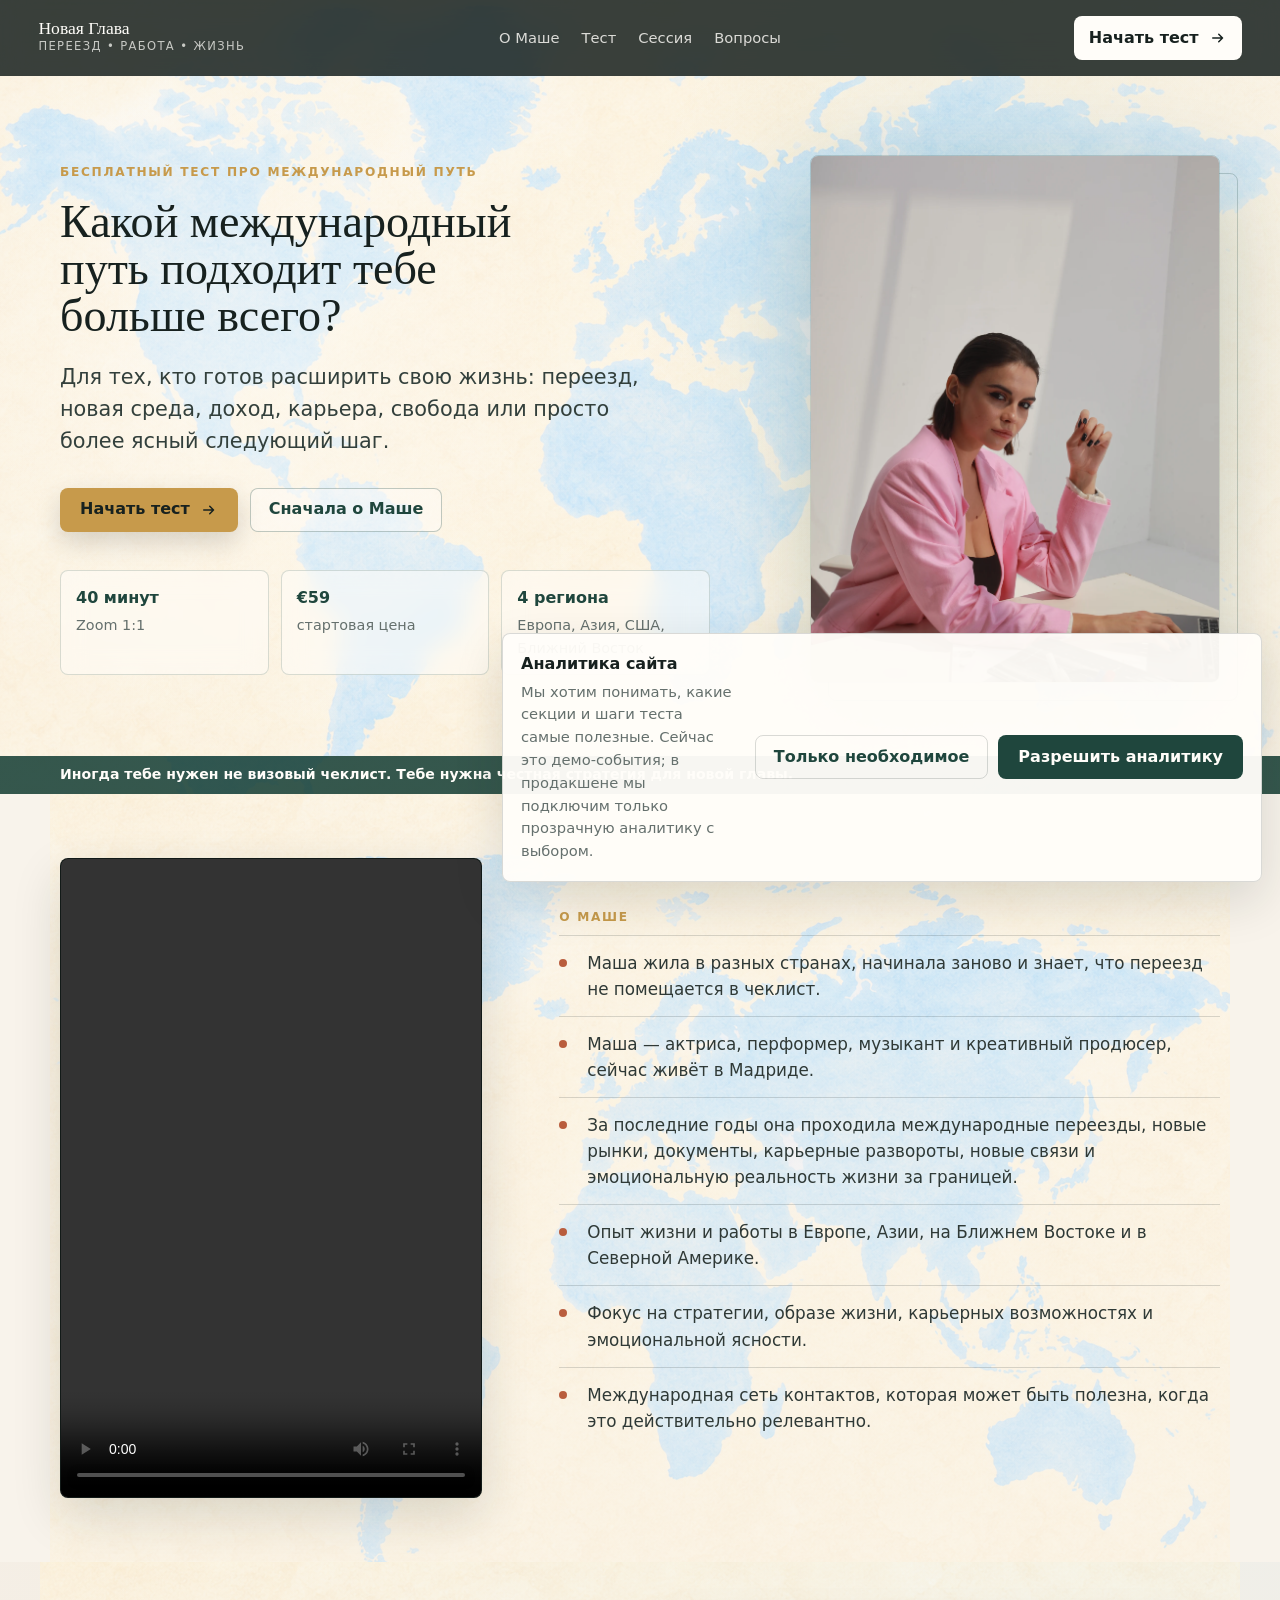
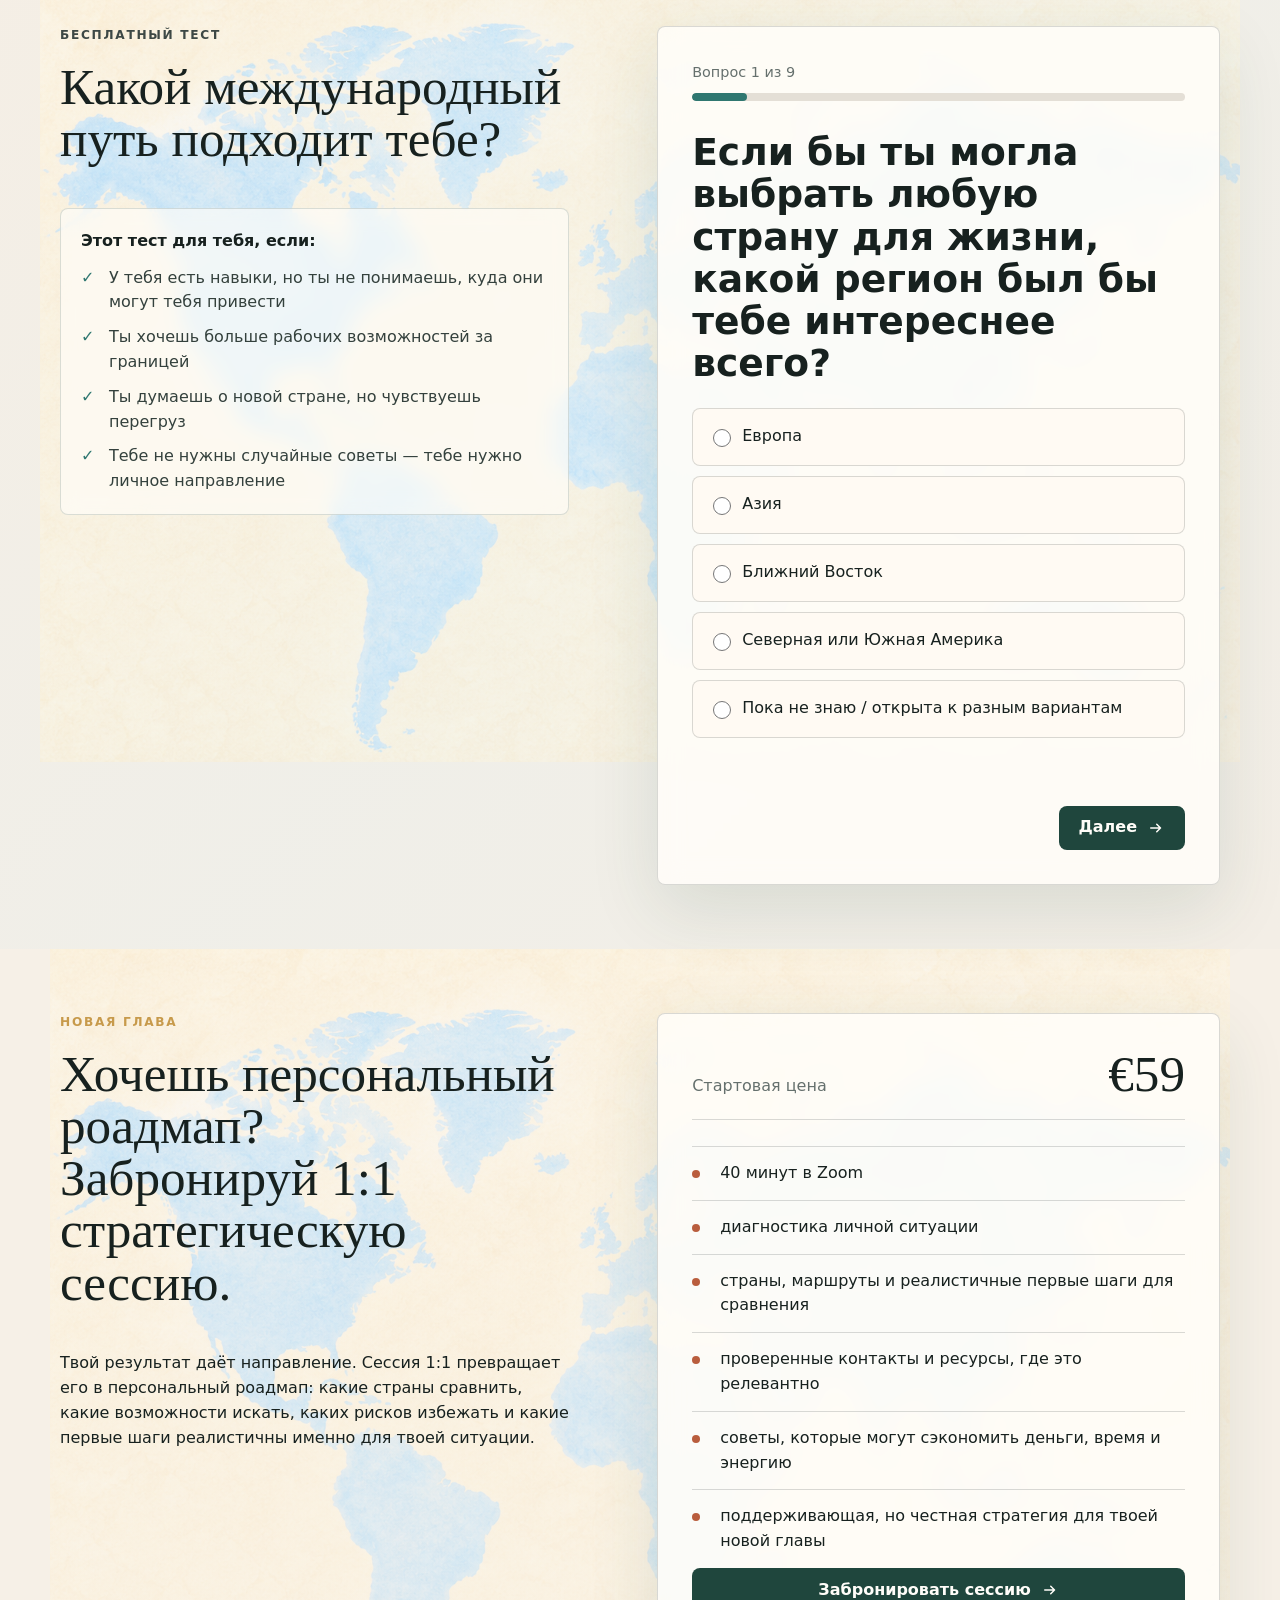
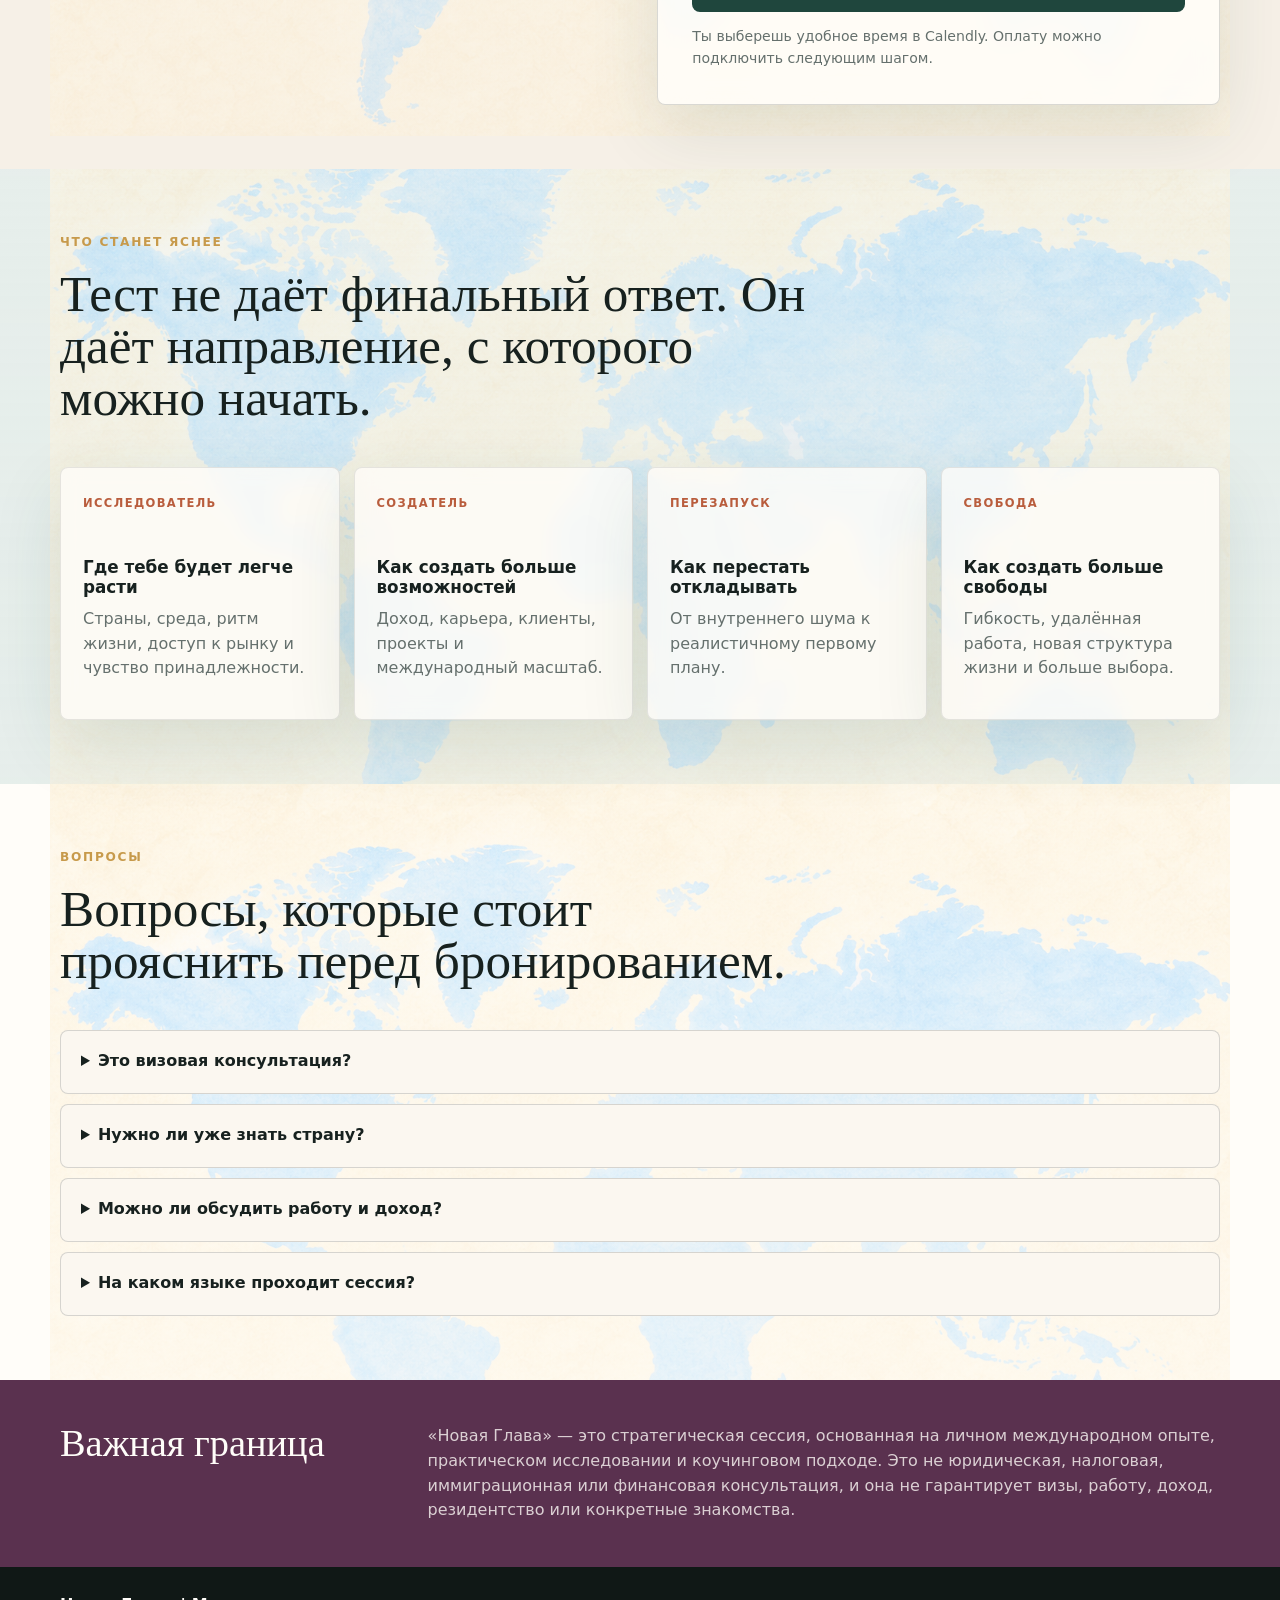
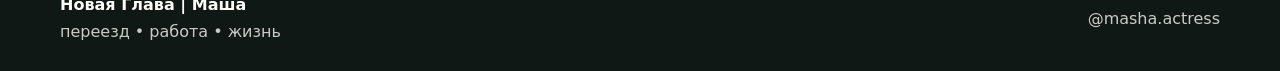
==== commit 109f7bdc: "Translate site to Russian" ====
--- a/04-website/site/index.html
+++ b/04-website/site/index.html
@@ -1,30 +1,30 @@
 <!doctype html>
-<html lang="en">
+<html lang="ru">
   <head>
     <meta charset="utf-8">
     <meta name="viewport" content="width=device-width, initial-scale=1">
-    <title>Life Relocation Reset | A New Chapter With Masha</title>
+    <title>Новая Глава | Персональная стратегия с Машей</title>
     <meta
       name="description"
-      content="A strategic 1:1 session for people considering relocation, international opportunities, and a more aligned next chapter."
+      content="Персональная 1:1 стратегия для тех, кто думает о переезде, международных возможностях и новой главе жизни."
     >
     <link rel="icon" href="assets/favicon.svg" type="image/svg+xml">
     <link rel="stylesheet" href="assets/css/styles.css">
   </head>
   <body>
     <header class="site-header" data-track-section="header">
-      <a class="brand-mark" href="#quiz-start" aria-label="Life Relocation Reset">
-        <span class="brand-mark__title">A New Chapter</span>
-        <span class="brand-mark__sub">Life Relocation Reset</span>
+      <a class="brand-mark" href="#quiz-start" aria-label="Новая Глава">
+        <span class="brand-mark__title">Новая Глава</span>
+        <span class="brand-mark__sub">переезд • работа • жизнь</span>
       </a>
-      <nav class="main-nav" aria-label="Main navigation">
-        <a href="#about">About Masha</a>
-        <a href="#quiz">Assessment</a>
-        <a href="#session">Session</a>
-        <a href="#faq">FAQ</a>
+      <nav class="main-nav" aria-label="Главная навигация">
+        <a href="#about">О Маше</a>
+        <a href="#quiz">Тест</a>
+        <a href="#session">Сессия</a>
+        <a href="#faq">Вопросы</a>
       </nav>
       <a class="icon-button" href="#quiz-start" data-event="header_cta">
-        <span>Start assessment</span>
+        <span>Начать тест</span>
         <svg aria-hidden="true" viewBox="0 0 24 24">
           <path d="M5 12h13m-5-5 5 5-5 5" />
         </svg>
@@ -36,45 +36,45 @@
         <div class="hero__shade"></div>
         <div class="hero__inner">
           <div class="hero__content">
-            <p class="eyebrow">Free international life assessment</p>
-            <h1>What type of international life fits you best?</h1>
+            <p class="eyebrow">Бесплатный тест про международный путь</p>
+            <h1>Какой международный путь подходит тебе больше всего?</h1>
             <p class="hero__lead">
-              For people who feel ready to expand their life: relocation, a new environment,
-              income, career, freedom, or simply a clearer next step.
+              Для тех, кто готов расширить свою жизнь: переезд, новая среда,
+              доход, карьера, свобода или просто более ясный следующий шаг.
             </p>
             <div class="hero__actions">
               <a class="primary-button" href="#quiz-start" data-event="hero_quiz_click">
-                <span>Start assessment</span>
+                <span>Начать тест</span>
                 <svg aria-hidden="true" viewBox="0 0 24 24">
                   <path d="M5 12h13m-5-5 5 5-5 5" />
                 </svg>
               </a>
-              <a class="secondary-button" href="#about" data-event="hero_about_click">Meet Masha first</a>
+              <a class="secondary-button" href="#about" data-event="hero_about_click">Сначала о Маше</a>
             </div>
-            <dl class="hero__proof" aria-label="Session format summary">
+            <dl class="hero__proof" aria-label="Формат сессии">
               <div>
-                <dt>40 minutes</dt>
+                <dt>40 минут</dt>
                 <dd>Zoom 1:1</dd>
               </div>
               <div>
-                <dt>EUR 59</dt>
-                <dd>launch price</dd>
+                <dt>€59</dt>
+                <dd>стартовая цена</dd>
               </div>
               <div>
-                <dt>4 regions</dt>
-                <dd>Europe, Asia, USA, Middle East</dd>
+                <dt>4 региона</dt>
+                <dd>Европа, Азия, США, Ближний Восток</dd>
               </div>
             </dl>
           </div>
           <figure class="hero__portrait">
-            <img src="assets/images/hero-masha.webp" alt="Masha working at a desk">
+            <img src="assets/images/hero-masha.webp" alt="Маша работает за столом">
           </figure>
         </div>
       </section>
 
-      <section class="intro-band" aria-label="Core idea">
+      <section class="intro-band" aria-label="Главная идея">
         <div class="section-inner intro-band__content">
-          <h2>Sometimes you do not need a visa checklist. You need an honest strategy for your next chapter.</h2>
+          <h2>Иногда тебе нужен не визовый чеклист. Тебе нужна честная стратегия для новой главы.</h2>
         </div>
       </section>
 
@@ -84,19 +84,19 @@
             <figure class="about-video">
               <video controls preload="metadata" playsinline>
                 <source src="assets/video/about-masha.mp4" type="video/mp4">
-                Your browser does not support this video.
+                Ваш браузер не поддерживает это видео.
               </video>
             </figure>
           </div>
           <div class="about__body">
-            <p class="section-kicker">about Masha</p>
+            <p class="section-kicker">о Маше</p>
             <ul class="signal-list">
-              <li>She has lived across countries, started over, and knows how much relocation does not fit into a checklist.</li>
-              <li>Masha is an actress, performer, musician, and creative producer currently based in Madrid.</li>
-              <li>Over the past years, she has navigated international moves, new markets, documents, career pivots, new networks, and the emotional reality of rebuilding abroad.</li>
-              <li>Experience living and working across Europe, Asia, the Middle East, and North America.</li>
-              <li>A focus on strategy, lifestyle, career possibilities, and emotional clarity.</li>
-              <li>An international network that can be a possible value-add when it is genuinely relevant.</li>
+              <li>Маша жила в разных странах, начинала заново и знает, что переезд не помещается в чеклист.</li>
+              <li>Маша — актриса, перформер, музыкант и креативный продюсер, сейчас живёт в Мадриде.</li>
+              <li>За последние годы она проходила международные переезды, новые рынки, документы, карьерные развороты, новые связи и эмоциональную реальность жизни за границей.</li>
+              <li>Опыт жизни и работы в Европе, Азии, на Ближнем Востоке и в Северной Америке.</li>
+              <li>Фокус на стратегии, образе жизни, карьерных возможностях и эмоциональной ясности.</li>
+              <li>Международная сеть контактов, которая может быть полезна, когда это действительно релевантно.</li>
             </ul>
           </div>
         </div>
@@ -105,22 +105,22 @@
       <section id="quiz" class="quiz-section section-block" data-track-section="quiz">
         <div class="section-inner quiz-layout">
           <aside class="quiz-copy">
-            <p class="section-kicker">free assessment</p>
-            <h2>What international path fits you best?</h2>
-            <div class="fit-list" aria-label="Who this assessment is for">
-              <p>This is for you if:</p>
+            <p class="section-kicker">бесплатный тест</p>
+            <h2>Какой международный путь подходит тебе?</h2>
+            <div class="fit-list" aria-label="Для кого этот тест">
+              <p>Этот тест для тебя, если:</p>
               <ul>
-                <li>You have skills but don&rsquo;t know where they can bring you</li>
-                <li>You want better work opportunities abroad</li>
-                <li>You&rsquo;re considering a new country but feel overwhelmed</li>
-                <li>You don&rsquo;t want random advice &mdash; you want your personal direction</li>
+                <li>У тебя есть навыки, но ты не понимаешь, куда они могут тебя привести</li>
+                <li>Ты хочешь больше рабочих возможностей за границей</li>
+                <li>Ты думаешь о новой стране, но чувствуешь перегруз</li>
+                <li>Тебе не нужны случайные советы &mdash; тебе нужно личное направление</li>
               </ul>
             </div>
           </aside>
 
           <div id="quiz-start" class="quiz-panel" aria-live="polite">
             <div class="quiz-progress">
-              <span id="quizStepLabel">Question 1 of 9</span>
+              <span id="quizStepLabel">Вопрос 1 из 9</span>
               <div class="progress-track" aria-hidden="true">
                 <span id="quizProgressBar"></span>
               </div>
@@ -129,9 +129,9 @@
             <form id="relocationQuiz" novalidate>
               <div id="quizStage"></div>
               <div class="quiz-actions">
-                <button class="text-button" type="button" id="prevQuestion">Back</button>
+                <button class="text-button" type="button" id="prevQuestion">Назад</button>
                 <button class="primary-button primary-button--dark" type="button" id="nextQuestion">
-                  <span>Next</span>
+                  <span>Далее</span>
                   <svg aria-hidden="true" viewBox="0 0 24 24">
                     <path d="M5 12h13m-5-5 5 5-5 5" />
                   </svg>
@@ -145,26 +145,26 @@
       <section id="session" class="session-section section-block" data-track-section="session">
         <div class="section-inner session-layout">
           <div>
-            <p class="section-kicker">Life Relocation Reset</p>
-            <h2>Want your personal roadmap?<br>Book a 1:1 strategy session.</h2>
+            <p class="section-kicker">Новая Глава</p>
+            <h2>Хочешь персональный роадмап?<br>Забронируй 1:1 стратегическую сессию.</h2>
             <p>
-              Your result gives you a direction. The 1:1 session turns that direction into
-              a personal roadmap: countries to compare, opportunities to explore, risks to avoid,
-              and the next realistic steps for your exact situation.
+              Твой результат даёт направление. Сессия 1:1 превращает его в персональный
+              роадмап: какие страны сравнить, какие возможности искать, каких рисков
+              избежать и какие первые шаги реалистичны именно для твоей ситуации.
             </p>
           </div>
           <div class="session-panel">
             <div class="price-row">
-              <span>Launch price</span>
+              <span>Стартовая цена</span>
               <strong>€59</strong>
             </div>
             <ul class="session-list">
-              <li>40 minutes on Zoom</li>
-              <li>personal situation diagnosis</li>
-              <li>countries, routes, and realistic first steps to compare</li>
-              <li>trusted contacts and resources where relevant</li>
-              <li>tips that can save you money, time, and energy</li>
-              <li>supportive but honest strategy for your next chapter</li>
+              <li>40 минут в Zoom</li>
+              <li>диагностика личной ситуации</li>
+              <li>страны, маршруты и реалистичные первые шаги для сравнения</li>
+              <li>проверенные контакты и ресурсы, где это релевантно</li>
+              <li>советы, которые могут сэкономить деньги, время и энергию</li>
+              <li>поддерживающая, но честная стратегия для твоей новой главы</li>
             </ul>
             <a
               class="primary-button primary-button--full"
@@ -173,44 +173,44 @@
               rel="noreferrer"
               data-event="booking_calendly_click"
             >
-              <span>Book the session</span>
+              <span>Забронировать сессию</span>
               <svg aria-hidden="true" viewBox="0 0 24 24">
                 <path d="M5 12h13m-5-5 5 5-5 5" />
               </svg>
             </a>
             <p class="microcopy">
-              You will choose an available time in Calendly. Payment flow can be connected next.
+              Ты выберешь удобное время в Calendly. Оплату можно подключить следующим шагом.
             </p>
           </div>
         </div>
       </section>
 
-      <section class="pathways section-block" aria-label="What the assessment can clarify">
+      <section class="pathways section-block" aria-label="Что может прояснить тест">
         <div class="section-inner">
           <div class="section-heading">
-            <p class="section-kicker">what becomes clearer</p>
-            <h2>The assessment is not a final answer. It is a direction to start from.</h2>
+            <p class="section-kicker">что станет яснее</p>
+            <h2>Тест не даёт финальный ответ. Он даёт направление, с которого можно начать.</h2>
           </div>
           <div class="pathway-grid">
             <article class="path-card">
-              <span class="path-card__tag">Explorer</span>
-              <h3>Where you may grow more easily</h3>
-              <p>Countries, environment, pace of life, market access, and a sense of belonging.</p>
+              <span class="path-card__tag">Исследователь</span>
+              <h3>Где тебе будет легче расти</h3>
+              <p>Страны, среда, ритм жизни, доступ к рынку и чувство принадлежности.</p>
             </article>
             <article class="path-card">
-              <span class="path-card__tag">Builder</span>
-              <h3>How to create more opportunity</h3>
-              <p>Income, career, clients, projects, and international reach.</p>
+              <span class="path-card__tag">Создатель</span>
+              <h3>Как создать больше возможностей</h3>
+              <p>Доход, карьера, клиенты, проекты и международный масштаб.</p>
             </article>
             <article class="path-card">
-              <span class="path-card__tag">Reinventor</span>
-              <h3>How to stop postponing</h3>
-              <p>Moving from internal noise into a realistic first plan.</p>
+              <span class="path-card__tag">Перезапуск</span>
+              <h3>Как перестать откладывать</h3>
+              <p>От внутреннего шума к реалистичному первому плану.</p>
             </article>
             <article class="path-card">
-              <span class="path-card__tag">Freedom</span>
-              <h3>How to create more freedom</h3>
-              <p>Flexibility, remote work, a new life structure, and more choice.</p>
+              <span class="path-card__tag">Свобода</span>
+              <h3>Как создать больше свободы</h3>
+              <p>Гибкость, удалённая работа, новая структура жизни и больше выбора.</p>
             </article>
           </div>
         </div>
@@ -219,38 +219,38 @@
       <section id="faq" class="faq section-block" data-track-section="faq">
         <div class="section-inner">
           <div class="section-heading">
-            <p class="section-kicker">FAQ</p>
-            <h2>Questions worth clarifying before booking.</h2>
+            <p class="section-kicker">вопросы</p>
+            <h2>Вопросы, которые стоит прояснить перед бронированием.</h2>
           </div>
           <div class="faq-list">
             <details>
-              <summary>Is this a visa consultation?</summary>
+              <summary>Это визовая консультация?</summary>
               <p>
-                No. This is a strategic coaching session and personal direction diagnosis.
-                It does not replace a lawyer, tax adviser, immigration specialist,
-                or financial professional. Where relevant, Masha can help you identify
-                trusted specialists and contacts who can support those specific questions.
+                Нет. Это стратегическая сессия и диагностика личного направления.
+                Она не заменяет юриста, налогового консультанта, иммиграционного
+                специалиста или финансового эксперта. Где релевантно, Маша может
+                помочь подобрать проверенных специалистов и контакты для этих вопросов.
               </p>
             </details>
             <details>
-              <summary>Do I need to already know the country?</summary>
+              <summary>Нужно ли уже знать страну?</summary>
               <p>
-                No. Often the session is useful precisely because you need to understand
-                what matters most: country, market, income, environment, freedom,
-                relationships, career, or a new life structure.
+                Нет. Часто сессия полезна именно потому, что нужно понять,
+                что важнее всего: страна, рынок, доход, среда, свобода,
+                отношения, карьера или новая структура жизни.
               </p>
             </details>
             <details>
-              <summary>Can we discuss work and income?</summary>
+              <summary>Можно ли обсудить работу и доход?</summary>
               <p>
-                Yes, at a strategic level: which markets, work formats, skills, networks,
-                and first steps may fit your situation.
+                Да, на стратегическом уровне: какие рынки, форматы работы,
+                навыки, связи и первые шаги могут подойти твоей ситуации.
               </p>
             </details>
             <details>
-              <summary>What language is the session in?</summary>
+              <summary>На каком языке проходит сессия?</summary>
               <p>
-                English and Russian.
+                На русском и английском.
               </p>
             </details>
           </div>
@@ -259,12 +259,12 @@
 
       <section class="legal-band" data-track-section="legal">
         <div class="section-inner legal-band__content">
-          <h2>Important boundary</h2>
+          <h2>Важная граница</h2>
           <p>
-            Life Relocation Reset is a strategic session based on lived international
-            experience, practical research, and a coaching approach. It is not legal,
-            tax, immigration, or financial advice, and it does not guarantee visas,
-            jobs, income, residency, or specific introductions.
+            «Новая Глава» — это стратегическая сессия, основанная на личном
+            международном опыте, практическом исследовании и коучинговом подходе.
+            Это не юридическая, налоговая, иммиграционная или финансовая консультация,
+            и она не гарантирует визы, работу, доход, резидентство или конкретные знакомства.
           </p>
         </div>
       </section>
@@ -273,8 +273,8 @@
     <footer class="site-footer">
       <div class="section-inner footer-grid">
         <div>
-          <strong>A New Chapter | Masha</strong>
-          <p>Life Relocation Reset</p>
+          <strong>Новая Глава | Маша</strong>
+          <p>переезд • работа • жизнь</p>
         </div>
         <a href="https://www.instagram.com/masha.actress" target="_blank" rel="noreferrer" data-event="footer_instagram_click">
           @masha.actress
@@ -284,19 +284,19 @@
 
     <div class="consent-banner" id="consentBanner" hidden>
       <div>
-        <strong>Website analytics</strong>
+        <strong>Аналитика сайта</strong>
         <p>
-          We want to understand which sections and assessment steps are most useful.
-          For now these are demo events; in production we will connect only the chosen,
-          transparent tracking setup.
+          Мы хотим понимать, какие секции и шаги теста самые полезные.
+          Сейчас это демо-события; в продакшене мы подключим только прозрачную
+          аналитику с выбором.
         </p>
       </div>
       <div class="consent-actions">
         <button class="secondary-button secondary-button--plain" type="button" id="declineAnalytics">
-          Necessary only
+          Только необходимое
         </button>
         <button class="primary-button primary-button--dark" type="button" id="acceptAnalytics">
-          Allow analytics
+          Разрешить аналитику
         </button>
       </div>
     </div>
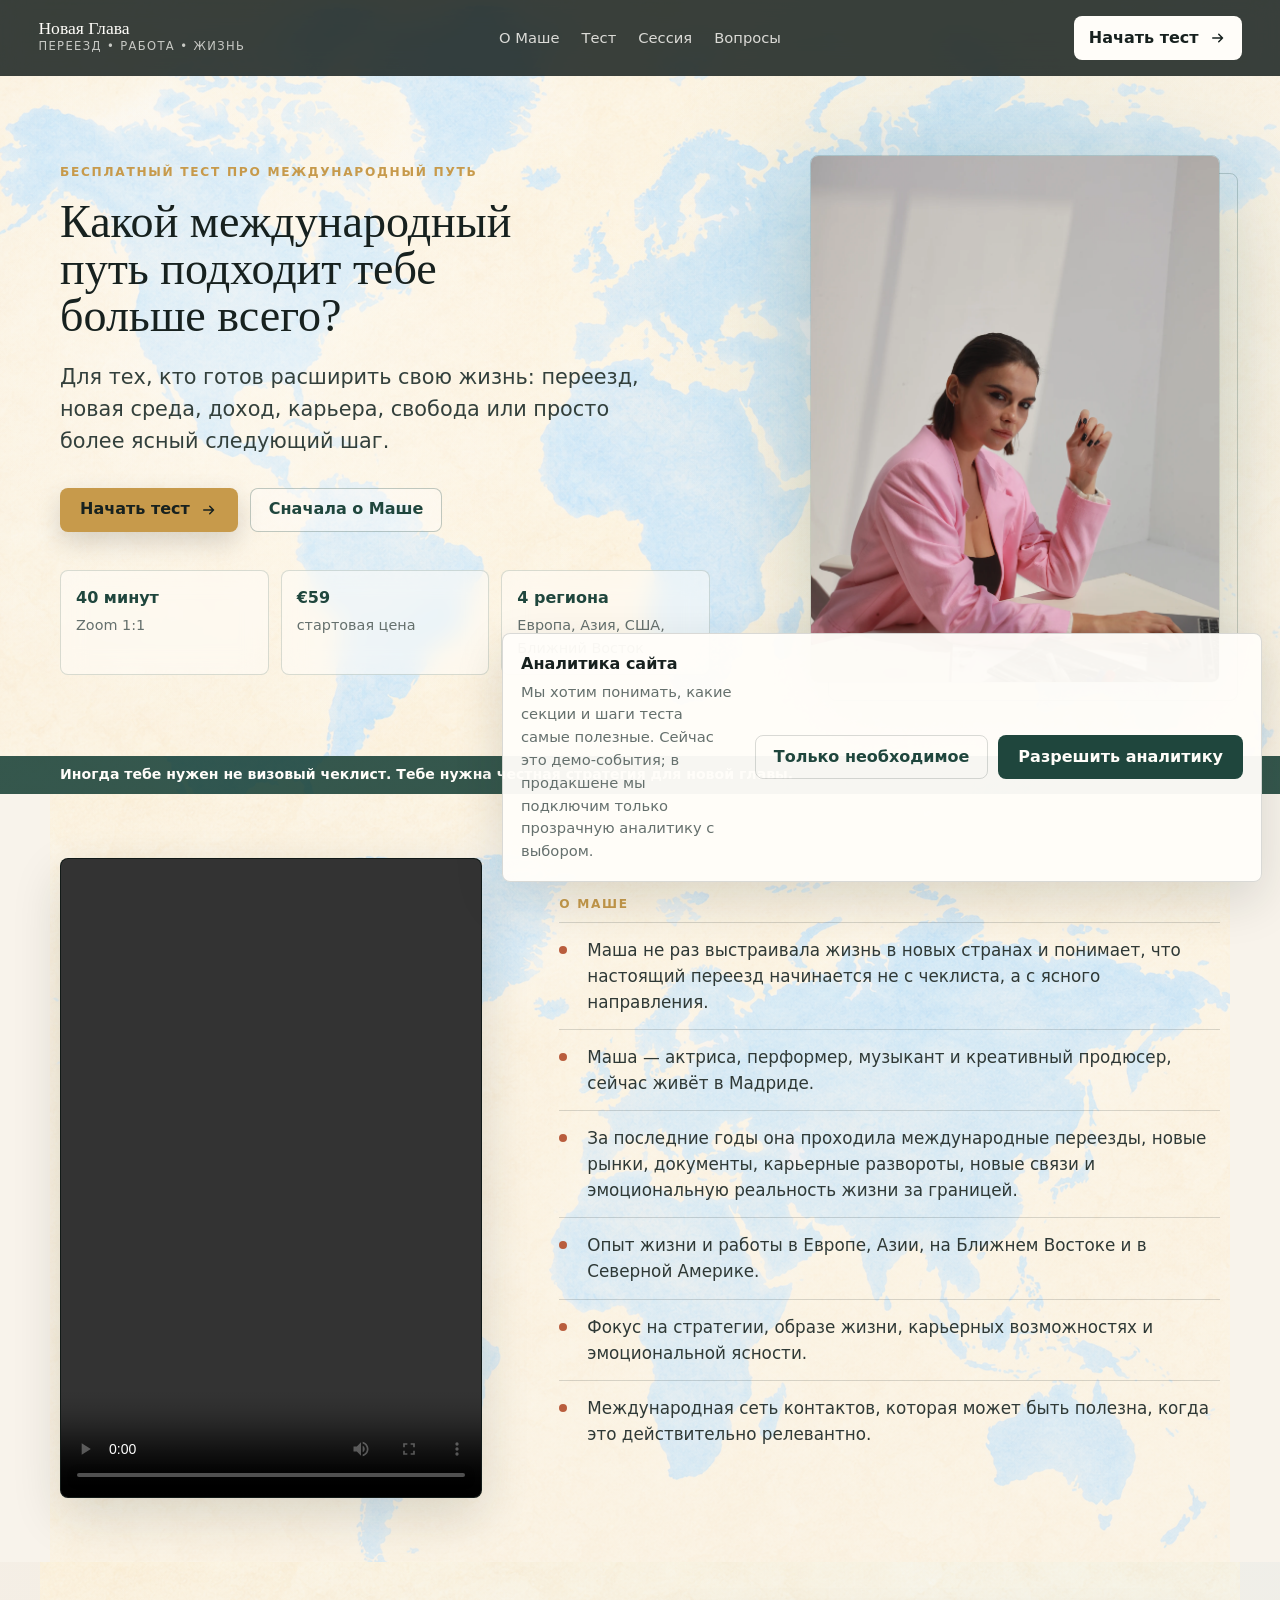
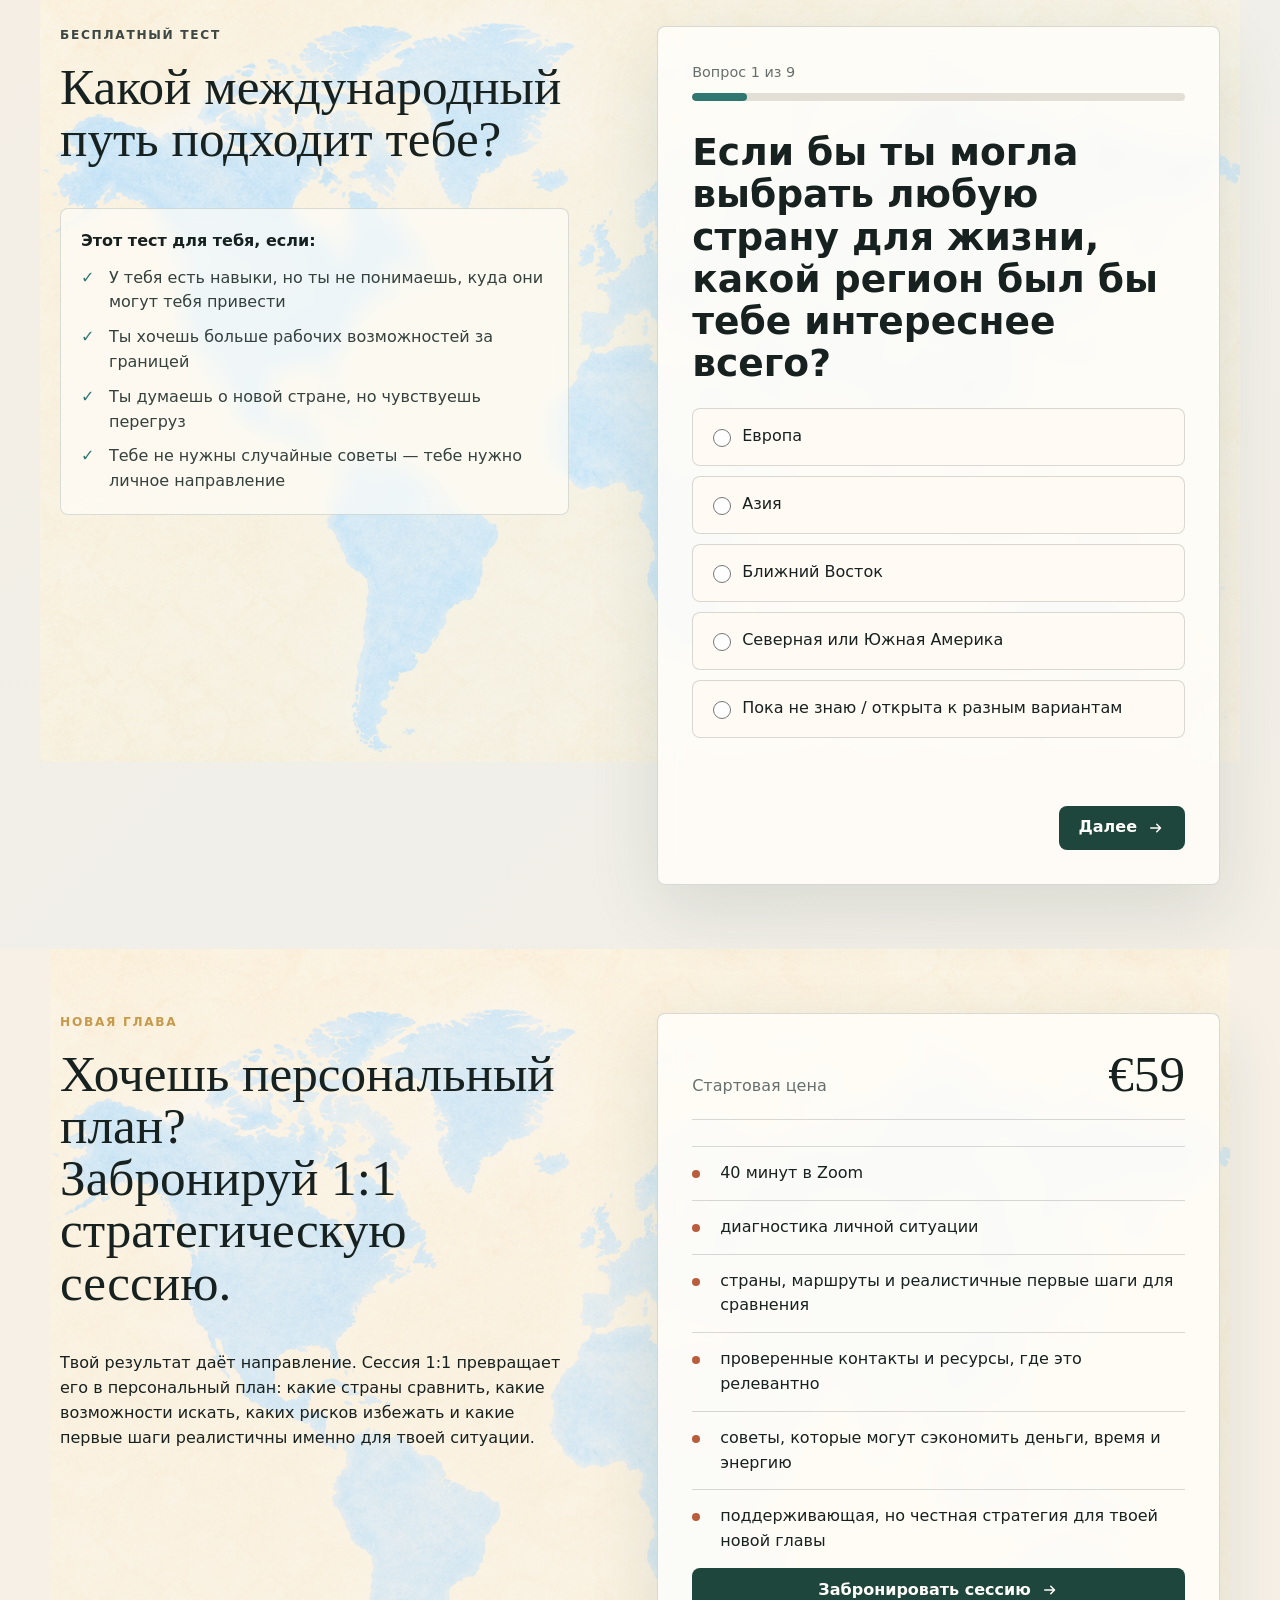
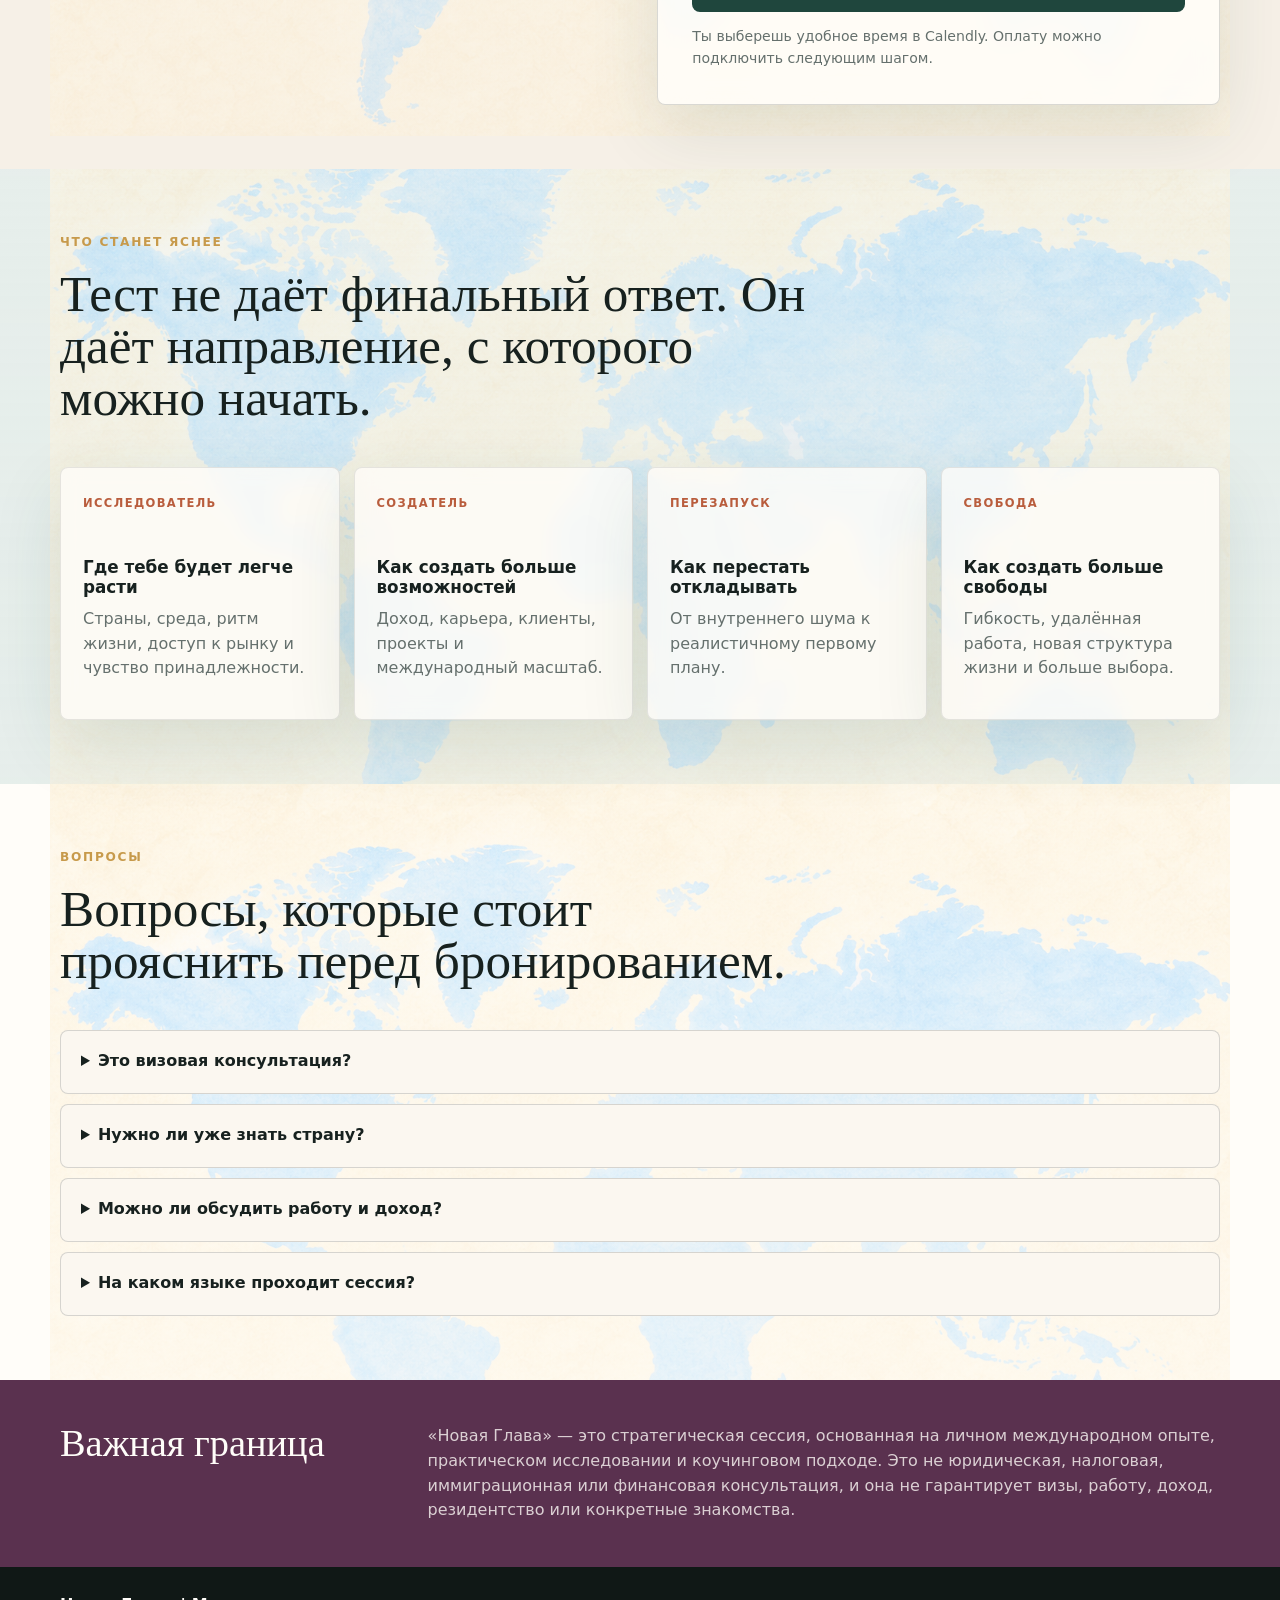
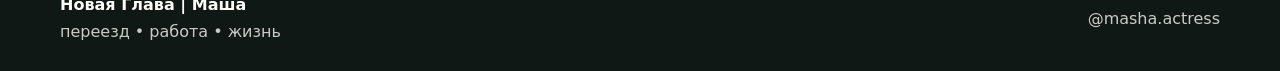
==== commit bd19868d: "Update Russian copy and about video" ====
--- a/04-website/site/index.html
+++ b/04-website/site/index.html
@@ -83,7 +83,7 @@
           <div class="about-media">
             <figure class="about-video">
               <video controls preload="metadata" playsinline>
-                <source src="assets/video/about-masha.mp4" type="video/mp4">
+                <source src="assets/video/about-masha.mov" type="video/quicktime">
                 Ваш браузер не поддерживает это видео.
               </video>
             </figure>
@@ -91,7 +91,7 @@
           <div class="about__body">
             <p class="section-kicker">о Маше</p>
             <ul class="signal-list">
-              <li>Маша жила в разных странах, начинала заново и знает, что переезд не помещается в чеклист.</li>
+              <li>Маша не раз выстраивала жизнь в новых странах и понимает, что настоящий переезд начинается не с чеклиста, а с ясного направления.</li>
               <li>Маша — актриса, перформер, музыкант и креативный продюсер, сейчас живёт в Мадриде.</li>
               <li>За последние годы она проходила международные переезды, новые рынки, документы, карьерные развороты, новые связи и эмоциональную реальность жизни за границей.</li>
               <li>Опыт жизни и работы в Европе, Азии, на Ближнем Востоке и в Северной Америке.</li>
@@ -146,10 +146,10 @@
         <div class="section-inner session-layout">
           <div>
             <p class="section-kicker">Новая Глава</p>
-            <h2>Хочешь персональный роадмап?<br>Забронируй 1:1 стратегическую сессию.</h2>
+            <h2>Хочешь персональный план?<br>Забронируй 1:1 стратегическую сессию.</h2>
             <p>
               Твой результат даёт направление. Сессия 1:1 превращает его в персональный
-              роадмап: какие страны сравнить, какие возможности искать, каких рисков
+              план: какие страны сравнить, какие возможности искать, каких рисков
               избежать и какие первые шаги реалистичны именно для твоей ситуации.
             </p>
           </div>
